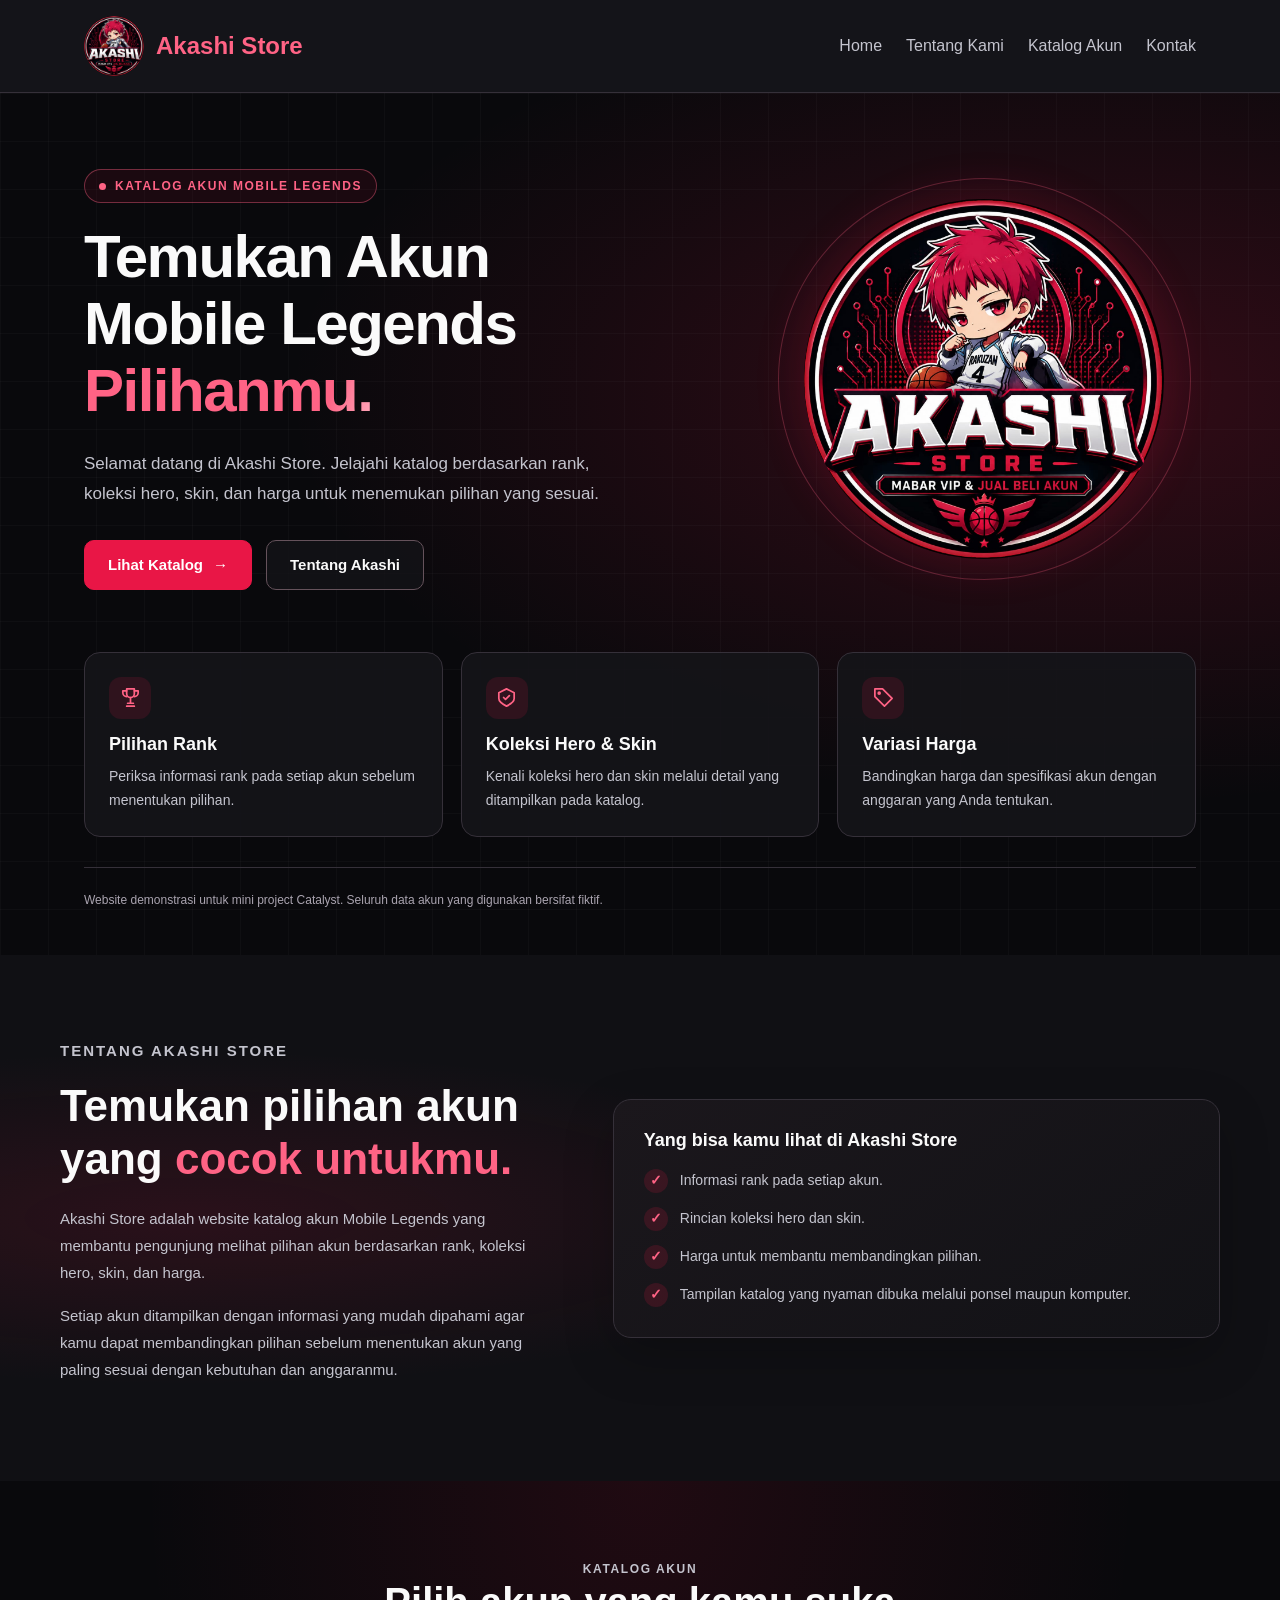
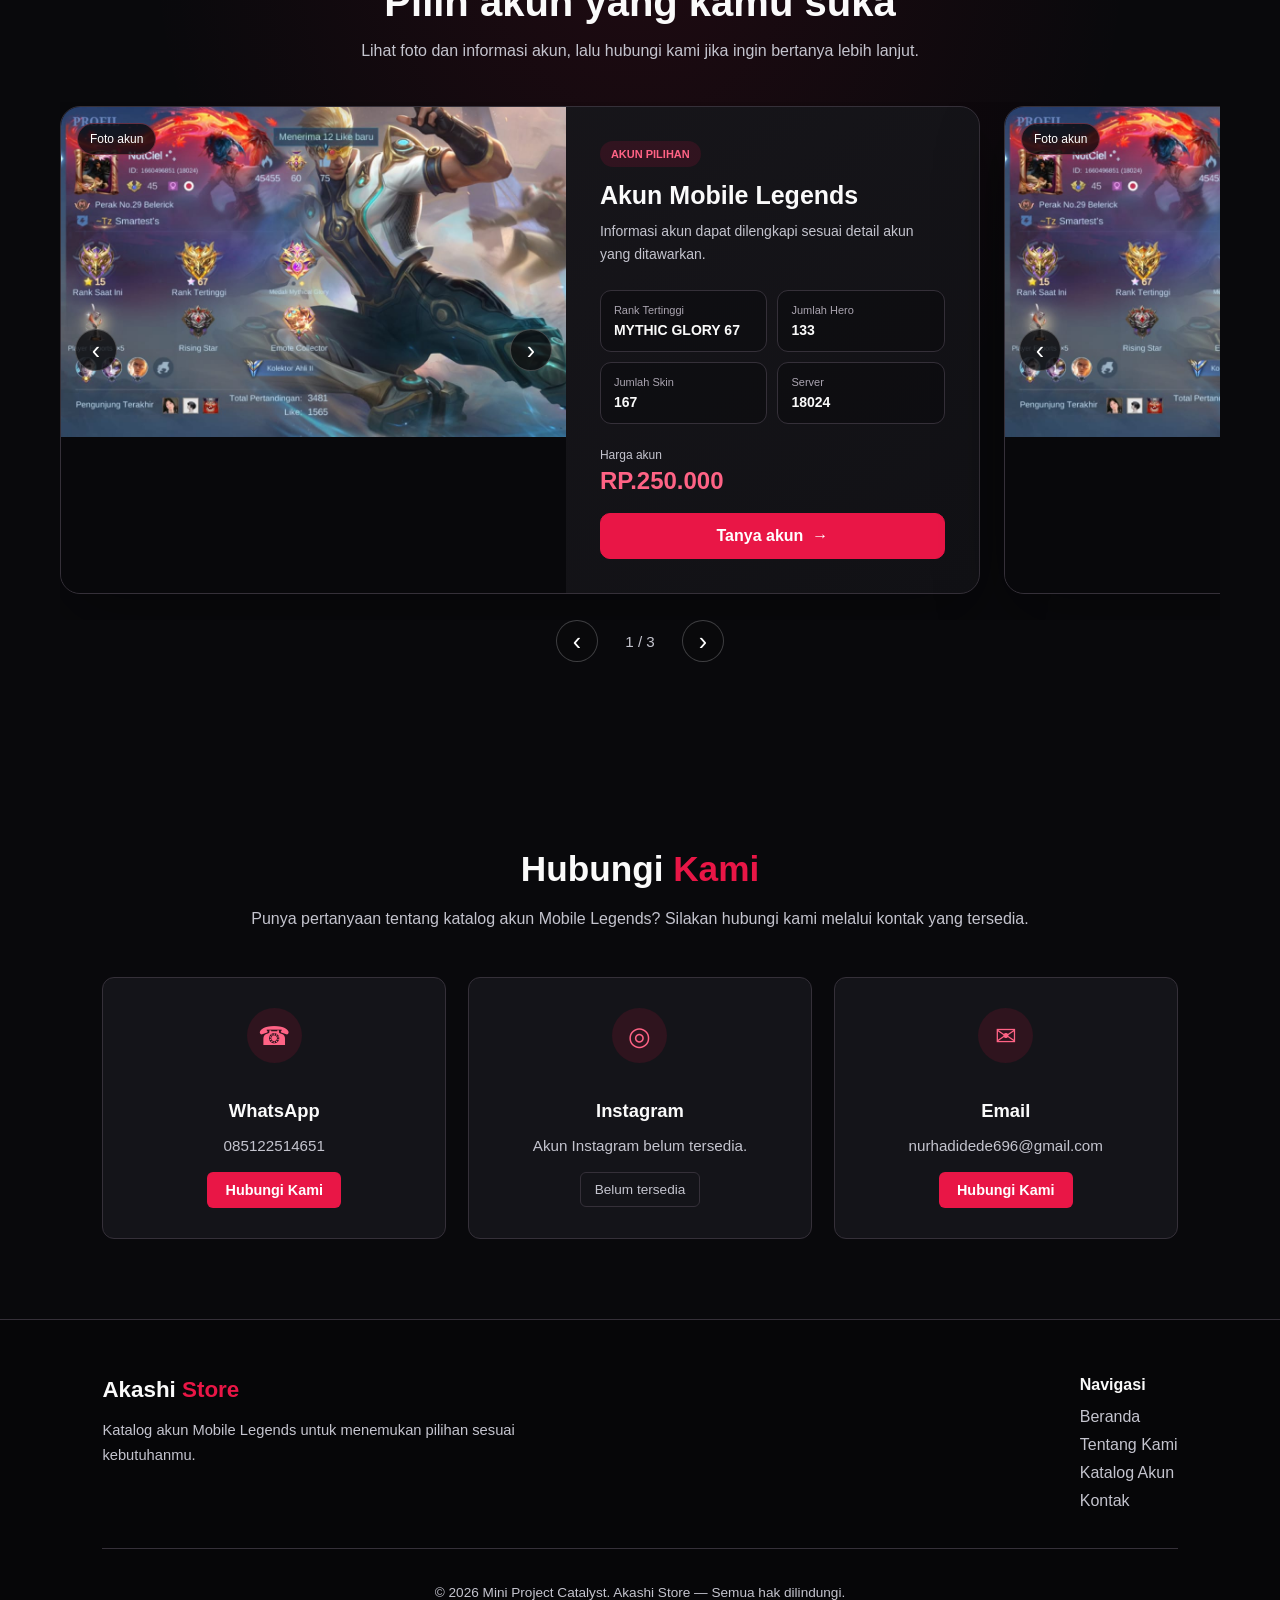
==== index.html @ 5804cccd "slide benar" ====
<!DOCTYPE html>
<html lang="id">
<head>
  <meta charset="UTF-8">
  <meta name="viewport" content="width=device-width, initial-scale=1.0">
  <title>Akashi Store | Katalog Akun Mobile Legends</title>

  <style>
    
/* =========================
   FOOTER AKASHI STORE
========================= */
.site-footer {
    background: #060608;
    color: #c4c4ce;
    padding: 35px 8% 20px;
    border-top: 1px solid #353039;
}

.footer-container {
    max-width: 1100px;
    margin: 0 auto;
    display: flex;
    justify-content: space-between;
    align-items: flex-start;
    gap: 30px;
    flex-wrap: wrap;
}

.footer-brand {
    max-width: 420px;
}

.footer-brand h3 {
    color: #fafafa;
    font-size: 1.4rem;
    margin-bottom: 12px;
}

.footer-brand h3 span {
    color: #e91646;
}

.footer-brand p {
    color: #c4c4ce;
    font-size: 0.92rem;
    line-height: 1.7;
}

.footer-nav h4 {
    color: #fafafa;
    font-size: 1rem;
    margin-bottom: 14px;
}

.footer-nav ul {
    list-style: none;
    padding: 0;
    margin: 0;
}

.footer-nav li {
    margin-bottom: 10px;
}

.footer-nav a {
    color: #c4c4ce;
    text-decoration: none;
    transition: color 0.3s ease;
}

.footer-nav a:hover {
    color: #ff6385;
}

.footer-bottom {
    max-width: 1100px;
    margin: 28px auto 0;
    padding-top: 18px;
    border-top: 1px solid #353039;
    text-align: center;
    font-size: 0.85rem;
    line-height: 1.7;
}

/* Tampilan HP */
@media (max-width: 768px) {
    .site-footer {
        padding: 30px 6% 18px;
    }

    .footer-container {
        flex-direction: column;
        gap: 25px;
    }
}

    /* =========================
   SECTION KONTAK
========================= */
.contact-section {
    padding: 80px 8%;
    background: var(--background);
    color: var(--text);
}

.contact-container {
    max-width: 1100px;
    margin: 0 auto;
}

.contact-header {
    text-align: center;
    margin-bottom: 45px;
}

.contact-header h2 {
    font-size: 2.2rem;
    margin-bottom: 12px;
    color: var(--text);
}

.contact-header h2 span {
    color: var(--accent);
}

.contact-header p {
    color: var(--muted);
    font-size: 1rem;
    line-height: 1.7;
}

.contact-grid {
    display: grid;
    grid-template-columns: repeat(3, minmax(0, 1fr));
    gap: 22px;
}

.contact-card {
    padding: 30px 22px;
    background: var(--surface);
    border: 1px solid var(--border);
    border-radius: 12px;
    text-align: center;
    transition: transform 0.3s ease, border-color 0.3s ease;
}

.contact-card:hover {
    transform: translateY(-5px);
    border-color: var(--accent);
}

.contact-icon {
    display: inline-flex;
    align-items: center;
    justify-content: center;
    width: 55px;
    height: 55px;
    margin-bottom: 18px;
    border-radius: 50%;
    background: rgba(233, 22, 70, 0.12);
    color: var(--highlight);
    font-size: 1.6rem;
}

.contact-card h3 {
    margin-bottom: 10px;
    font-size: 1.15rem;
    color: var(--text);
}

.contact-card p {
    margin-bottom: 18px;
    color: var(--muted);
    font-size: 0.95rem;
    overflow-wrap: anywhere;
}

.contact-link {
    display: inline-block;
    padding: 10px 18px;
    background: var(--accent);
    color: #fff;
    border-radius: 6px;
    text-decoration: none;
    font-size: 0.9rem;
    font-weight: 600;
    transition: background 0.3s ease;
}

.contact-link:hover {
    background: var(--accent-hover);
}

.contact-unavailable {
    display: inline-block;
    padding: 9px 14px;
    border: 1px solid var(--border);
    border-radius: 6px;
    color: var(--muted);
    font-size: 0.85rem;
}

/* =========================
   FOOTER
========================= */
.site-footer {
    padding: 35px 8% 20px;
    background: #060608;
    border-top: 1px solid var(--border);
    color: var(--muted);
}

.footer-container {
    max-width: 1100px;
    margin: 0 auto;
    display: flex;
    justify-content: space-between;
    align-items: flex-start;
    gap: 30px;
    flex-wrap: wrap;
}

.footer-brand {
    max-width: 420px;
}

.footer-brand h3 {
    margin-bottom: 12px;
    color: var(--text);
    font-size: 1.4rem;
}

.footer-brand h3 span {
    color: var(--accent);
}

.footer-brand p {
    font-size: 0.92rem;
    line-height: 1.7;
}

.footer-nav h4 {
    margin-bottom: 14px;
    color: var(--text);
    font-size: 1rem;
}

.footer-nav ul {
    padding: 0;
    margin: 0;
    list-style: none;
}

.footer-nav li {
    margin-bottom: 10px;
}

.footer-nav a {
    color: var(--muted);
    text-decoration: none;
    transition: color 0.3s ease;
}

.footer-nav a:hover {
    color: var(--highlight);
}

.footer-bottom {
    max-width: 1100px;
    margin: 28px auto 0;
    padding-top: 18px;
    border-top: 1px solid var(--border);
    text-align: center;
    font-size: 0.85rem;
    line-height: 1.7;
}

/* =========================
   RESPONSIVE
========================= */
@media (max-width: 768px) {
    .contact-section {
        padding: 60px 6%;
    }

    .contact-grid {
        grid-template-columns: 1fr;
    }

    .contact-header h2 {
        font-size: 1.8rem;
    }

    .footer-container {
        flex-direction: column;
        gap: 25px;
    }

    .site-footer {
        padding: 30px 6% 18px;
    }
}
  /* KATALOG AKUN */
.catalog-section {
  padding: 78px 24px;
  background:
    radial-gradient(ellipse at 50% 0%, rgba(233, 22, 70, 0.10), transparent 55%),
    #09090c;
}

.catalog-container {
  max-width: 1160px;
  margin: auto;
}

.catalog-heading {
  max-width: 680px;
  margin: 0 auto 38px;
  text-align: center;
}

.catalog-eyebrow {
  margin: 0 0 11px;
  color: var(--highlight);
  font-size: 12px;
  font-weight: 700;
  letter-spacing: 1.6px;
  text-transform: uppercase;
}

.catalog-heading h2 {
  margin: 0 0 12px;
  font-size: clamp(28px, 4vw, 40px);
}

.catalog-heading p {
  margin: 0;
  color: var(--muted);
  line-height: 1.7;
}

.catalog-card {
  display: grid;
  grid-template-columns: minmax(0, 1.1fr) minmax(300px, 0.9fr);
  max-width: 920px;
  margin: auto;
  overflow: hidden;
  border: 1px solid var(--border);
  border-radius: 20px;
  background: linear-gradient(145deg, #19171c, #111115);
  box-shadow: 0 24px 70px rgba(0, 0, 0, 0.32);
 
}
    .catalog-list {
  display: flex;
  gap: 24px;
  padding: 4px 0 26px;
  overflow-x: auto;
  scroll-snap-type: x mandatory;
  scroll-behavior: smooth;
  scrollbar-width: none;
}

.catalog-list::-webkit-scrollbar {
  display: none;
}

.catalog-list > .catalog-card {
  flex: 0 0 min(920px, 88%);
  margin: 0;
  scroll-snap-align: start;
}

.catalog-track {
  overscroll-behavior-x: contain;
}

.catalog-nav {
  display: flex;
  align-items: center;
  justify-content: center;
  gap: 18px;
}

.catalog-nav-button {
  display: grid;
  place-items: center;
  width: 42px;
  height: 42px;
  padding: 0;
  border: 1px solid rgba(255, 255, 255, 0.22);
  border-radius: 50%;
  background: rgba(9, 9, 12, 0.78);
  color: #fff;
  font-size: 25px;
  cursor: pointer;
}

.catalog-nav-button:hover {
  border-color: var(--accent);
  background: var(--accent);
}

.catalog-nav-count {
  min-width: 48px;
  text-align: center;
  color: var(--muted);
  font-size: 0.95rem;
}

.catalog-gallery {
  position: relative;
  min-width: 0;
  overflow: hidden;
  background: #08080b;
}

.catalog-track {
  display: flex;
  overflow-x: auto;
  scroll-snap-type: x mandatory;
  scrollbar-width: none;
  scroll-behavior: smooth;
}

.catalog-track::-webkit-scrollbar {
  display: none;
}

.catalog-slide {
  flex: 0 0 100%;
  scroll-snap-align: start;
}

.catalog-slide img {
  display: block;
  width: 100%;
  height: 100%;
  min-height: 330px;
  max-height: 430px;
  object-fit: cover;
}

.catalog-photo-label {
  position: absolute;
  top: 16px;
  left: 16px;
  z-index: 2;
  padding: 8px 12px;
  border: 1px solid rgba(255, 99, 133, 0.35);
  border-radius: 999px;
  background: rgba(9, 9, 12, 0.78);
  color: #fff;
  font-size: 12px;
}

.gallery-button {
  position: absolute;
  top: 50%;
  z-index: 2;
  display: grid;
  place-items: center;
  width: 42px;
  height: 42px;
  padding: 0;
  transform: translateY(-50%);
  border: 1px solid rgba(255, 255, 255, 0.22);
  border-radius: 50%;
  background: rgba(9, 9, 12, 0.78);
  color: #fff;
  font-size: 25px;
  cursor: pointer;
}

.gallery-button:hover {
  border-color: var(--accent);
  background: var(--accent);
}

.gallery-prev {
  left: 14px;
}

.gallery-next {
  right: 14px;
}

.catalog-info {
  display: flex;
  flex-direction: column;
  justify-content: center;
  padding: 34px;
}

.catalog-status {
  align-self: flex-start;
  margin: 0 0 14px;
  padding: 7px 11px;
  border-radius: 999px;
  background: rgba(233, 22, 70, 0.13);
  color: var(--highlight);
  font-size: 11px;
  font-weight: 700;
  text-transform: uppercase;
}

.catalog-info h3 {
  margin: 0 0 10px;
  font-size: 25px;
}

.catalog-caption {
  margin: 0 0 24px;
  color: var(--muted);
  font-size: 14px;
  line-height: 1.65;
}

.catalog-specs {
  display: grid;
  grid-template-columns: repeat(2, minmax(0, 1fr));
  gap: 10px;
  margin: 0 0 24px;
}

.catalog-spec {
  padding: 13px;
  border: 1px solid var(--border);
  border-radius: 11px;
  background: rgba(9, 9, 12, 0.48);
}

.catalog-spec dt {
  margin-bottom: 6px;
  color: #aaa4b0;
  font-size: 11px;
}

.catalog-spec dd {
  margin: 0;
  color: var(--text);
  font-size: 14px;
  font-weight: 700;
}

.catalog-price {
  margin: 0 0 18px;
  color: var(--muted);
  font-size: 12px;
}

.catalog-price strong {
  display: block;
  margin-top: 5px;
  color: var(--highlight);
  font-size: 24px;
}

.catalog-button {
  display: inline-flex;
  justify-content: center;
  align-items: center;
  gap: 9px;
  min-height: 46px;
  padding: 12px 18px;
  border: 1px solid var(--accent);
  border-radius: 10px;
  background: var(--accent);
  color: #fff;
  font-weight: 700;
  text-decoration: none;
}

.catalog-button:hover {
  background: var(--accent-hover);
}

.catalog-disclaimer {
  max-width: 920px;
  margin: 18px auto 0;
  color: #aaa4b0;
  font-size: 12px;
  text-align: center;
}

@media (max-width: 760px) {
  .catalog-section {
    padding: 58px 20px;
  }

  .catalog-card {
    grid-template-columns: 1fr;
  }

  .catalog-slide img {
    min-height: 240px;
    max-height: 340px;
  }

  .catalog-info {
    padding: 25px 22px;
  }
}
    .catalog-track {
  cursor: grab;
  user-select: none;
}

.catalog-track:active {
  cursor: grabbing;
}

.catalog-slide img {
  -webkit-user-drag: none;
  user-select: none;
}
    /* ABOUT */
.about-section {
  padding: 82px 24px;
  background:
    radial-gradient(ellipse at 15% 50%, rgba(233, 22, 70, 0.12), transparent 45%),
    #101014;
}

.about-container {
  max-width: 1160px;
  margin: auto;
  display: grid;
  grid-template-columns: 0.9fr 1.1fr;
  align-items: center;
  gap: 56px;
}

.about-label {
  margin: 0 0 14px;
  color: var(--highlight);
  font-size: 12px;
  font-weight: bold;
  letter-spacing: 2px;
  text-transform: uppercase;
}

.about-content h2 {
  margin: 0 0 20px;
  font-size: clamp(30px, 4vw, 44px);
  line-height: 1.2;
}

.about-content h2 span {
  color: var(--highlight);
}

.about-content p {
  margin: 0 0 16px;
  color: var(--muted);
  font-size: 15px;
  line-height: 1.8;
}

.about-card {
  padding: 30px;
  border: 1px solid var(--border);
  border-radius: 18px;
  background: linear-gradient(145deg, #1b171c, #121216);
  box-shadow: 0 18px 50px rgba(0, 0, 0, 0.22);
}

.about-card h3 {
  margin: 0 0 18px;
  font-size: 18px;
}

.about-points {
  display: grid;
  gap: 14px;
  margin: 0;
  padding: 0;
  list-style: none;
}

.about-points li {
  display: flex;
  align-items: flex-start;
  gap: 12px;
  color: var(--muted);
  font-size: 14px;
  line-height: 1.6;
}

.about-check {
  display: inline-grid;
  flex: 0 0 24px;
  width: 24px;
  height: 24px;
  place-items: center;
  border-radius: 50%;
  background: rgba(233, 22, 70, 0.16);
  color: var(--highlight);
  font-weight: bold;
}

@media (max-width: 800px) {
  .about-container {
    grid-template-columns: 1fr;
    gap: 30px;
  }

  .about-section {
    padding-top: 58px;
    padding-bottom: 58px;
  }
}
    :root {
      --background: #09090c;
      --surface: #141419;
      --accent: #e91646;
      --accent-hover: #c8103a;
      --highlight: #ff6385;
      --text: #fafafa;
      --muted: #c4c4ce;
      --border: #353039;
    }

    * {
      box-sizing: border-box;
    }

    html {
      scroll-behavior: smooth;
    }

    body {
      margin: 0;
      font-family: Arial, sans-serif;
      background: var(--background);
      color: var(--text);
    }

    a:focus-visible {
      outline: 3px solid var(--highlight);
      outline-offset: 5px;
    }

    /* NAVIGASI */
    .site-header {
      position: relative;
      z-index: 1;
      background: var(--surface);
      border-bottom: 1px solid var(--border);
    }

    .navbar {
      max-width: 1160px;
      margin: auto;
      padding: 16px 24px;
      display: flex;
      align-items: center;
      justify-content: space-between;
      flex-wrap: wrap;
      gap: 20px;
    }

    .brand {
      display: inline-flex;
      align-items: center;
      gap: 12px;
      color: var(--highlight);
      font-size: 24px;
      font-weight: bold;
      text-decoration: none;
    }

    .brand img {
      display: block;
      width: 60px;
      height: 60px;
      object-fit: contain;
      border-radius: 50%;
      flex-shrink: 0;
    }

    .nav-links {
      display: flex;
      flex-wrap: wrap;
      gap: 24px;
      margin: 0;
      padding: 0;
      list-style: none;
    }

    .nav-links a {
      display: inline-block;
      padding: 8px 0;
      color: var(--muted);
      text-decoration: none;
      transition: color 0.2s;
    }

    .nav-links a:hover {
      color: var(--highlight);
    }

    /* LATAR HOME */
    .home-section {
      position: relative;
      isolation: isolate;
      background:
        radial-gradient(
          ellipse at 85% 35%,
          rgba(233, 22, 70, 0.19),
          transparent 52%
        ),
        var(--background);
    }

    .home-section::before {
      content: "";
      position: absolute;
      inset: 0;
      z-index: -1;
      pointer-events: none;
      background-image:
        linear-gradient(
          rgba(255, 255, 255, 0.025) 1px,
          transparent 1px
        ),
        linear-gradient(
          90deg,
          rgba(255, 255, 255, 0.025) 1px,
          transparent 1px
        );
      background-size: 48px 48px;
    }

    .home-container {
      max-width: 1160px;
      margin: auto;
      padding: 76px 24px 44px;
    }

    .hero {
      display: grid;
      grid-template-columns: minmax(0, 1.5fr) minmax(0, 1fr);
      align-items: center;
      gap: 54px;
    }

    .hero-content {
      min-width: 0;
    }

    .hero-label {
      display: inline-flex;
      align-items: center;
      gap: 9px;
      margin: 0 0 20px;
      padding: 9px 14px;
      border: 1px solid rgba(255, 99, 133, 0.4);
      border-radius: 999px;
      background: rgba(233, 22, 70, 0.08);
      color: var(--highlight);
      font-size: 12px;
      font-weight: bold;
      letter-spacing: 1.5px;
    }

    .hero-label::before {
      content: "";
      width: 7px;
      height: 7px;
      border-radius: 50%;
      background: var(--highlight);
      flex-shrink: 0;
    }

    .hero h1 {
      margin: 0 0 24px;
      font-size: clamp(36px, 4.7vw, 60px);
      line-height: 1.12;
      letter-spacing: -1.5px;
    }

    .hero h1 span {
      color: var(--highlight);
    }

    /* KILAU PADA TULISAN PILIHANMU */
    @supports (background-clip: text) or (-webkit-background-clip: text) {
      .hero h1 span {
        background: linear-gradient(
          110deg,
          #ff6385 0%,
          #ff6385 35%,
          #ffffff 50%,
          #ff6385 65%,
          #ff6385 100%
        );
        background-size: 250% 100%;
        background-clip: text;
        -webkit-background-clip: text;
        color: transparent;
        animation: akashiTextShine 4s linear infinite;
      }
    }

    .hero-description {
      max-width: 560px;
      margin: 0;
      color: var(--muted);
      font-size: 17px;
      line-height: 1.8;
    }

    .hero-actions {
      display: flex;
      flex-wrap: wrap;
      align-items: center;
      gap: 14px;
      margin-top: 30px;
    }

    .hero-button,
    .hero-secondary {
      display: inline-flex;
      align-items: center;
      justify-content: center;
      gap: 10px;
      min-height: 50px;
      padding: 14px 23px;
      border-radius: 10px;
      font-size: 15px;
      font-weight: bold;
      text-decoration: none;
      transition:
        background 0.2s,
        border-color 0.2s,
        transform 0.2s;
    }

    .hero-button {
      border: 1px solid var(--accent);
      background: var(--accent);
      color: #ffffff;
      animation: akashiGlow 2s ease-in-out infinite;
    }

    .hero-button:hover {
      background: var(--accent-hover);
      border-color: var(--accent-hover);
    }

    .hero-secondary {
      border: 1px solid #65525b;
      background: rgba(20, 20, 25, 0.7);
      color: var(--text);
    }

    .hero-secondary:hover {
      border-color: var(--highlight);
      background: #25151c;
    }

    /* LOGO */
    .hero-visual {
      position: relative;
      min-width: 0;
      padding: 26px;
    }

    .hero-visual::before {
      content: "";
      position: absolute;
      inset: 5px;
      border: 1px solid rgba(255, 99, 133, 0.28);
      border-radius: 50%;
      pointer-events: none;
    }

    .hero-logo {
      position: relative;
      display: block;
      width: 100%;
      max-width: 360px;
      height: auto;
      margin: auto;
      border-radius: 50%;
      box-shadow: 0 0 50px rgba(233, 22, 70, 0.2);
      animation: akashiFloat 3s ease-in-out infinite;
    }

    /* KARTU INFORMASI */
    .home-features {
      display: grid;
      grid-template-columns: repeat(3, minmax(0, 1fr));
      gap: 18px;
      margin-top: 62px;
    }

    .home-feature {
      padding: 24px;
      border: 1px solid var(--border);
      border-radius: 16px;
      background: rgba(20, 20, 25, 0.9);
      transition: transform 0.2s, border-color 0.2s;
    }

    .feature-icon {
      display: inline-flex;
      align-items: center;
      justify-content: center;
      width: 42px;
      height: 42px;
      margin-bottom: 15px;
      border-radius: 12px;
      background: rgba(233, 22, 70, 0.13);
      color: var(--highlight);
    }

    .feature-icon svg {
      width: 23px;
      height: 23px;
      fill: none;
      stroke: currentColor;
      stroke-width: 1.8;
      stroke-linecap: round;
      stroke-linejoin: round;
    }

    .home-feature h2 {
      margin: 0 0 10px;
      font-size: 18px;
    }

    .home-feature p {
      margin: 0;
      color: var(--muted);
      font-size: 14px;
      line-height: 1.7;
    }

    .hero-note {
      margin: 30px 0 0;
      padding-top: 22px;
      border-top: 1px solid var(--border);
      color: #aaa4b0;
      font-size: 12px;
      line-height: 1.7;
    }

    /* ANIMASI LOGO */
    @keyframes akashiFloat {
      0%, 100% {
        transform: translateY(0) rotate(-2deg);
      }

      50% {
        transform: translateY(-24px) rotate(2deg);
      }
    }

    /* ANIMASI CAHAYA TOMBOL */
    @keyframes akashiGlow {
      0%, 100% {
        box-shadow: 0 0 8px rgba(233, 22, 70, 0.25);
      }

      50% {
        box-shadow: 0 0 28px rgba(233, 22, 70, 0.65);
      }
    }

    /* ANIMASI KILAU TEKS */
    @keyframes akashiTextShine {
      from {
        background-position: 200% center;
      }

      to {
        background-position: -50% center;
      }
    }

    @media (hover: hover) {
      .hero-button:hover,
      .hero-secondary:hover {
        transform: translateY(-3px);
      }

      .home-feature:hover {
        transform: translateY(-5px);
        border-color: var(--highlight);
      }
    }

    /* TABLET */
    @media (max-width: 800px) {
      .hero {
        grid-template-columns: 1fr;
        gap: 44px;
      }

      .hero-visual {
        width: min(100%, 350px);
        justify-self: center;
      }

      .home-container {
        padding-top: 48px;
      }

      .home-features {
        grid-template-columns: 1fr;
        margin-top: 40px;
      }
    }

    /* PONSEL */
    @media (max-width: 600px) {
      .navbar {
        align-items: flex-start;
        flex-direction: column;
        gap: 12px;
      }

      .brand {
        font-size: 22px;
      }

      .brand img {
        width: 52px;
        height: 52px;
      }

      .nav-links {
        gap: 10px 18px;
        font-size: 14px;
      }

      .hero h1 {
        letter-spacing: -0.8px;
      }

      .hero-description {
        font-size: 16px;
      }

      .hero-label {
        font-size: 10px;
        letter-spacing: 1px;
      }

      .hero-actions {
        align-items: stretch;
        flex-direction: column;
      }
    }

    /* MENGIKUTI PENGATURAN PENGURANGAN GERAKAN */
    @media (prefers-reduced-motion: reduce) {
      html {
        scroll-behavior: auto;
      }

      .hero-logo,
      .hero-button,
      .hero h1 span {
        animation: none;
      }

      .hero h1 span {
        background: none;
        color: var(--highlight);
      }

      .nav-links a,
      .hero-button,
      .hero-secondary,
      .home-feature {
        transition: none;
      }

      .hero-button:hover,
      .hero-secondary:hover,
      .home-feature:hover {
        transform: none;
      }
    }
  </style>
</head>

<body>
  <header class="site-header">
    <nav class="navbar" aria-label="Navigasi utama">
      <a class="brand" href="#home">
        <img
          src="logo.jpeg"
          alt=""
          width="60"
          height="60"
        >
        <span>Akashi Store</span>
      </a>

      <ul class="nav-links">
        <li><a href="#home">Home</a></li>
        <li><a href="#about">Tentang Kami</a></li>
        <li><a href="#catalog">Katalog Akun</a></li>
        <li><a href="#contact">Kontak</a></li>
      </ul>
    </nav>
  </header>

  <main>
    <!-- HOME: BAGIAN ANDA -->
    <section
      id="home"
      class="home-section"
      aria-labelledby="hero-title"
    >
      <div class="home-container">
        <div class="hero">
          <div class="hero-content">
            <p class="hero-label">
              KATALOG AKUN MOBILE LEGENDS
            </p>

            <h1 id="hero-title">
              Temukan Akun<br>
              Mobile Legends<br>
              <span>Pilihanmu.</span>
            </h1>

            <p class="hero-description">
              Selamat datang di Akashi Store. Jelajahi katalog
              berdasarkan rank, koleksi hero, skin, dan harga
              untuk menemukan pilihan yang sesuai.
            </p>

            <div class="hero-actions">
              <a class="hero-button" href="#catalog">
                Lihat Katalog
                <span aria-hidden="true">→</span>
              </a>

              <a class="hero-secondary" href="#about">
                Tentang Akashi
              </a>
            </div>
          </div>

          <div class="hero-visual">
            <img
              class="hero-logo"
              src="logo.jpeg"
              alt="Logo Akashi Store"
              width="1254"
              height="1254"
            >
          </div>
        </div>

        <div class="home-features">
          <article class="home-feature">
            <span class="feature-icon" aria-hidden="true">
              <svg viewBox="0 0 24 24">
                <path d="M8 3h8v5a4 4 0 0 1-8 0V3Z"/>
                <path d="M8 5H4v2a4 4 0 0 0 4 4"/>
                <path d="M16 5h4v2a4 4 0 0 1-4 4"/>
                <path d="M12 12v6M8 21h8M9 18h6"/>
              </svg>
            </span>

            <h2>Pilihan Rank</h2>
            <p>
              Periksa informasi rank pada setiap akun
              sebelum menentukan pilihan.
            </p>
          </article>

          <article class="home-feature">
            <span class="feature-icon" aria-hidden="true">
              <svg viewBox="0 0 24 24">
                <path d="m12 3 8 4v6c0 4-8 8-8 8s-8-4-8-8V7l8-4Z"/>
                <path d="m9 12 2 2 4-4"/>
              </svg>
            </span>

            <h2>Koleksi Hero &amp; Skin</h2>
            <p>
              Kenali koleksi hero dan skin melalui
              detail yang ditampilkan pada katalog.
            </p>
          </article>

          <article class="home-feature">
            <span class="feature-icon" aria-hidden="true">
              <svg viewBox="0 0 24 24">
                <path d="M3 3h8l10 10-8 8L3 11V3Z"/>
                <circle cx="7.5" cy="7.5" r="1"/>
              </svg>
            </span>

            <h2>Variasi Harga</h2>
            <p>
              Bandingkan harga dan spesifikasi akun
              dengan anggaran yang Anda tentukan.
            </p>
          </article>
        </div>

        <p class="hero-note">
          Website demonstrasi untuk mini project Catalyst.
          Seluruh data akun yang digunakan bersifat fiktif.
        </p>
      </div>
    </section>

   <section id="about" class="about-section" aria-labelledby="about-title">
  <div class="about-container">
    <div class="about-content">
      <p class="about-label">Tentang Akashi Store</p>

      <h2 id="about-title">
        Temukan pilihan akun yang
        <span>cocok untukmu.</span>
      </h2>

      <p>
        Akashi Store adalah website katalog akun Mobile Legends yang
        membantu pengunjung melihat pilihan akun berdasarkan rank,
        koleksi hero, skin, dan harga.
      </p>

      <p>
        Setiap akun ditampilkan dengan informasi yang mudah dipahami
        agar kamu dapat membandingkan pilihan sebelum menentukan akun
        yang paling sesuai dengan kebutuhan dan anggaranmu.
      </p>
    </div>

    <div class="about-card">
      <h3>Yang bisa kamu lihat di Akashi Store</h3>

      <ul class="about-points">
        <li>
          <span class="about-check" aria-hidden="true">✓</span>
          <span>Informasi rank pada setiap akun.</span>
        </li>
        <li>
          <span class="about-check" aria-hidden="true">✓</span>
          <span>Rincian koleksi hero dan skin.</span>
        </li>
        <li>
          <span class="about-check" aria-hidden="true">✓</span>
          <span>Harga untuk membantu membandingkan pilihan.</span>
        </li>
        <li>
          <span class="about-check" aria-hidden="true">✓</span>
          <span>Tampilan katalog yang nyaman dibuka melalui ponsel maupun komputer.</span>
        </li>
      </ul>
    </div>
  </div>
</section>

    <!-- ANGGOTA 3: Tambahkan section id="catalog" di sini. -->
<section
  id="catalog"
  class="catalog-section"
  aria-labelledby="catalog-title"
>
  <div class="catalog-container">
    <div class="catalog-heading">
      <p class="catalog-eyebrow">Katalog Akun</p>
      <h2 id="catalog-title">Pilih akun yang kamu suka</h2>
      <p>
        Lihat foto dan informasi akun, lalu hubungi kami
        jika ingin bertanya lebih lanjut.
      </p>
    </div>

    <div class="catalog-list" id="catalog-list">

      <!-- AKUN 1 -->
      <article class="catalog-card">
        <div class="catalog-gallery" aria-label="Galeri foto akun">
          <span class="catalog-photo-label">Foto akun</span>

          <button class="gallery-button gallery-prev" type="button" aria-label="Foto sebelumnya">&#8249;</button>

          <div class="catalog-track">
            <div class="catalog-slide">
              <img src="slide1.jpeg" alt="Tampilan akun Mobile Legends">
            </div>
            <div class="catalog-slide">
              <img src="slide2.jpeg" alt="Koleksi skin akun Mobile Legends">
            </div>
          </div>

          <button class="gallery-button gallery-next" type="button" aria-label="Foto berikutnya">&#8250;</button>
        </div>

        <div class="catalog-info">
          <p class="catalog-status">Akun pilihan</p>
          <h3>Akun Mobile Legends</h3>
          <p class="catalog-caption">
            Informasi akun dapat dilengkapi sesuai detail akun yang ditawarkan.
          </p>

          <dl class="catalog-specs">
            <div class="catalog-spec"><dt>Rank Tertinggi</dt><dd>MYTHIC GLORY 67</dd></div>
            <div class="catalog-spec"><dt>Jumlah Hero</dt><dd>133</dd></div>
            <div class="catalog-spec"><dt>Jumlah Skin</dt><dd>167</dd></div>
            <div class="catalog-spec"><dt>Server</dt><dd>18024</dd></div>
          </dl>

          <p class="catalog-price">
            Harga akun
            <strong>RP.250.000</strong>
          </p>

          <a class="catalog-button" href="#contact">
            Tanya akun <span aria-hidden="true">&rarr;</span>
          </a>
        </div>
      </article>

      <!-- AKUN 2 -->
      <article class="catalog-card">
        <div class="catalog-gallery" aria-label="Galeri foto akun">
          <span class="catalog-photo-label">Foto akun</span>

          <button class="gallery-button gallery-prev" type="button" aria-label="Foto sebelumnya">&#8249;</button>

          <div class="catalog-track">
            <div class="catalog-slide">
              <img src="slide1.jpeg" alt="Tampilan akun Mobile Legends">
            </div>
            <div class="catalog-slide">
              <img src="slide2.jpeg" alt="Koleksi skin akun Mobile Legends">
            </div>
          </div>

          <button class="gallery-button gallery-next" type="button" aria-label="Foto berikutnya">&#8250;</button>
        </div>

        <div class="catalog-info">
          <p class="catalog-status">Akun pilihan</p>
          <h3>Akun Mobile Legends #2</h3>
          <p class="catalog-caption">
            Informasi akun dapat dilengkapi sesuai detail akun yang ditawarkan.
          </p>

          <dl class="catalog-specs">
            <div class="catalog-spec"><dt>Rank Tertinggi</dt><dd>(isi rank)</dd></div>
            <div class="catalog-spec"><dt>Jumlah Hero</dt><dd>(isi jumlah)</dd></div>
            <div class="catalog-spec"><dt>Jumlah Skin</dt><dd>(isi jumlah)</dd></div>
            <div class="catalog-spec"><dt>Server</dt><dd>(isi server)</dd></div>
          </dl>

          <p class="catalog-price">
            Harga akun
            <strong>RP.000.000</strong>
          </p>

          <a class="catalog-button" href="#contact">
            Tanya akun <span aria-hidden="true">&rarr;</span>
          </a>
        </div>
      </article>

      <!-- AKUN 3 -->
      <article class="catalog-card">
        <div class="catalog-gallery" aria-label="Galeri foto akun">
          <span class="catalog-photo-label">Foto akun</span>

          <button class="gallery-button gallery-prev" type="button" aria-label="Foto sebelumnya">&#8249;</button>

          <div class="catalog-track">
            <div class="catalog-slide">
              <img src="slide1.jpeg" alt="Tampilan akun Mobile Legends">
            </div>
            <div class="catalog-slide">
              <img src="slide2.jpeg" alt="Koleksi skin akun Mobile Legends">
            </div>
          </div>

          <button class="gallery-button gallery-next" type="button" aria-label="Foto berikutnya">&#8250;</button>
        </div>

        <div class="catalog-info">
          <p class="catalog-status">Akun pilihan</p>
          <h3>Akun Mobile Legends #3</h3>
          <p class="catalog-caption">
            Informasi akun dapat dilengkapi sesuai detail akun yang ditawarkan.
          </p>

          <dl class="catalog-specs">
            <div class="catalog-spec"><dt>Rank Tertinggi</dt><dd>(isi rank)</dd></div>
            <div class="catalog-spec"><dt>Jumlah Hero</dt><dd>(isi jumlah)</dd></div>
            <div class="catalog-spec"><dt>Jumlah Skin</dt><dd>(isi jumlah)</dd></div>
            <div class="catalog-spec"><dt>Server</dt><dd>(isi server)</dd></div>
          </dl>

          <p class="catalog-price">
            Harga akun
            <strong>RP.000.000</strong>
          </p>

          <a class="catalog-button" href="#contact">
            Tanya akun <span aria-hidden="true">&rarr;</span>
          </a>
        </div>
      </article>

    </div>

    <div class="catalog-nav">
      <button class="catalog-nav-button" id="catalog-prev" type="button" aria-label="Akun sebelumnya">&#8249;</button>
      <span class="catalog-nav-count" id="catalog-count">1 / 3</span>
      <button class="catalog-nav-button" id="catalog-next" type="button" aria-label="Akun berikutnya">&#8250;</button>
    </div>

  </div>
</section>
    <script>
  (function () {
    const list = document.getElementById("catalog-list");
    const count = document.getElementById("catalog-count");
    const cards = list.querySelectorAll(".catalog-card");
    const step = () => cards[0].offsetWidth + 24;

    document.getElementById("catalog-next").addEventListener("click", () => {
      list.scrollBy({ left: step(), behavior: "smooth" });
    });

    document.getElementById("catalog-prev").addEventListener("click", () => {
      list.scrollBy({ left: -step(), behavior: "smooth" });
    });

    list.addEventListener("scroll", () => {
      const i = Math.round(list.scrollLeft / step());
      count.textContent = (Math.min(i, cards.length - 1) + 1) + " / " + cards.length;
    });
  })();
</script>
    <script>
  document.querySelectorAll(".catalog-gallery").forEach((gallery) => {
    const track = gallery.querySelector(".catalog-track");
    const next = gallery.querySelector(".gallery-next");
    const prev = gallery.querySelector(".gallery-prev");

    next.addEventListener("click", () => {
      track.scrollBy({ left: track.clientWidth, behavior: "smooth" });
    });

    prev.addEventListener("click", () => {
      track.scrollBy({ left: -track.clientWidth, behavior: "smooth" });
    });

    let isDragging = false;
    let startX = 0;
    let startScrollLeft = 0;

    track.addEventListener("mousedown", (event) => {
      isDragging = true;
      startX = event.pageX;
      startScrollLeft = track.scrollLeft;
    });

    window.addEventListener("mouseup", () => {
      isDragging = false;
    });

    track.addEventListener("mousemove", (event) => {
      if (!isDragging) return;

      event.preventDefault();
      const distance = event.pageX - startX;
      track.scrollLeft = startScrollLeft - distance;
    });
  });
</script>

    <!-- Section Kontak -->
<section id="contact" class="contact-section">
    <div class="contact-container">

        <div class="contact-header">
            <h2>Hubungi <span>Kami</span></h2>
            <p>
                Punya pertanyaan tentang katalog akun Mobile Legends?
                Silakan hubungi kami melalui kontak yang tersedia.
            </p>
        </div>

        <div class="contact-grid">

            <!-- WhatsApp -->
            <div class="contact-card">
                <div class="contact-icon" aria-hidden="true">☎</div>
                <h3>WhatsApp</h3>
                <p>085122514651</p>
                <a
                    href="https://wa.me/6285122514651"
                    class="contact-link"
                    target="_blank"
                    rel="noopener noreferrer"
                >
                    Hubungi Kami
                </a>
            </div>

            <!-- Instagram -->
            <div class="contact-card">
                <div class="contact-icon" aria-hidden="true">◎</div>
                <h3>Instagram</h3>
                <p>Akun Instagram belum tersedia.</p>
                <span class="contact-unavailable">
                    Belum tersedia
                </span>
            </div>

            <!-- Email -->
            <div class="contact-card">
              <div class="contact-icon" aria-hidden="true">✉</div>
              <h3>Email</h3>
              <p>nurhadidede696@gmail.com</p>
              <a
                  href="https://mail.google.com/mail/?view=cm&fs=1&to=nurhadidede696@gmail.com&su=Tanya%20Akun%20Akashi%20Store"
                  class="contact-link"
                  target="_blank"
                  rel="noopener noreferrer"
              >
                  Hubungi Kami
              </a>
            </div>

        </div>
    </div>
</section>
  </main>

  
<!-- Footer Akashi Store -->
<footer class="site-footer">
    <div class="footer-container">

        <div class="footer-brand">
            <h3>Akashi <span>Store</span></h3>
            <p>
                Katalog akun Mobile Legends untuk menemukan
                pilihan sesuai kebutuhanmu.
            </p>
        </div>

        <div class="footer-nav">
            <h4>Navigasi</h4>
            <ul>
                <li><a href="#home">Beranda</a></li>
                <li><a href="#about">Tentang Kami</a></li>
                <li><a href="#catalog">Katalog Akun</a></li>
                <li><a href="#contact">Kontak</a></li>
            </ul>
        </div>

    </div>

    <div class="footer-bottom">
        <p>
            &copy; 2026 Mini Project Catalyst.
            Akashi Store — Semua hak dilindungi.
        </p>
    </div>
</footer>

</body>
</html>
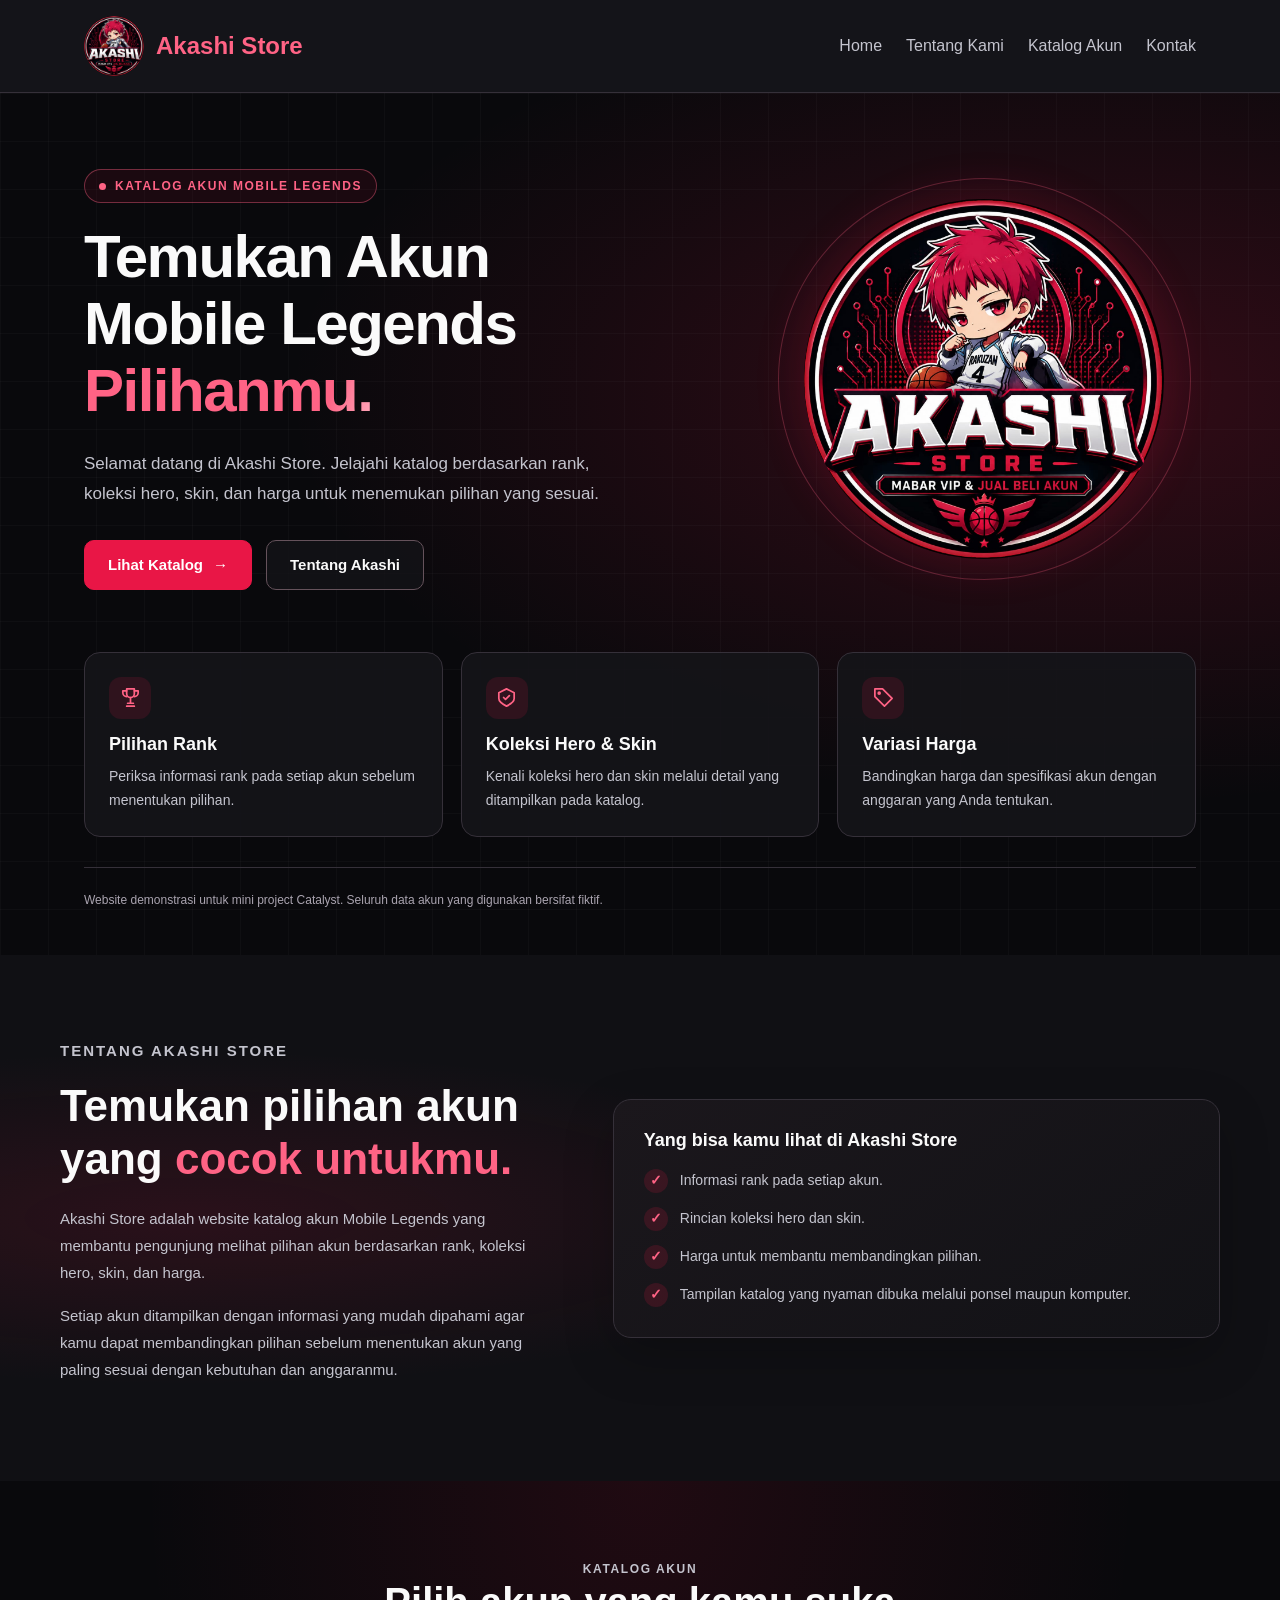
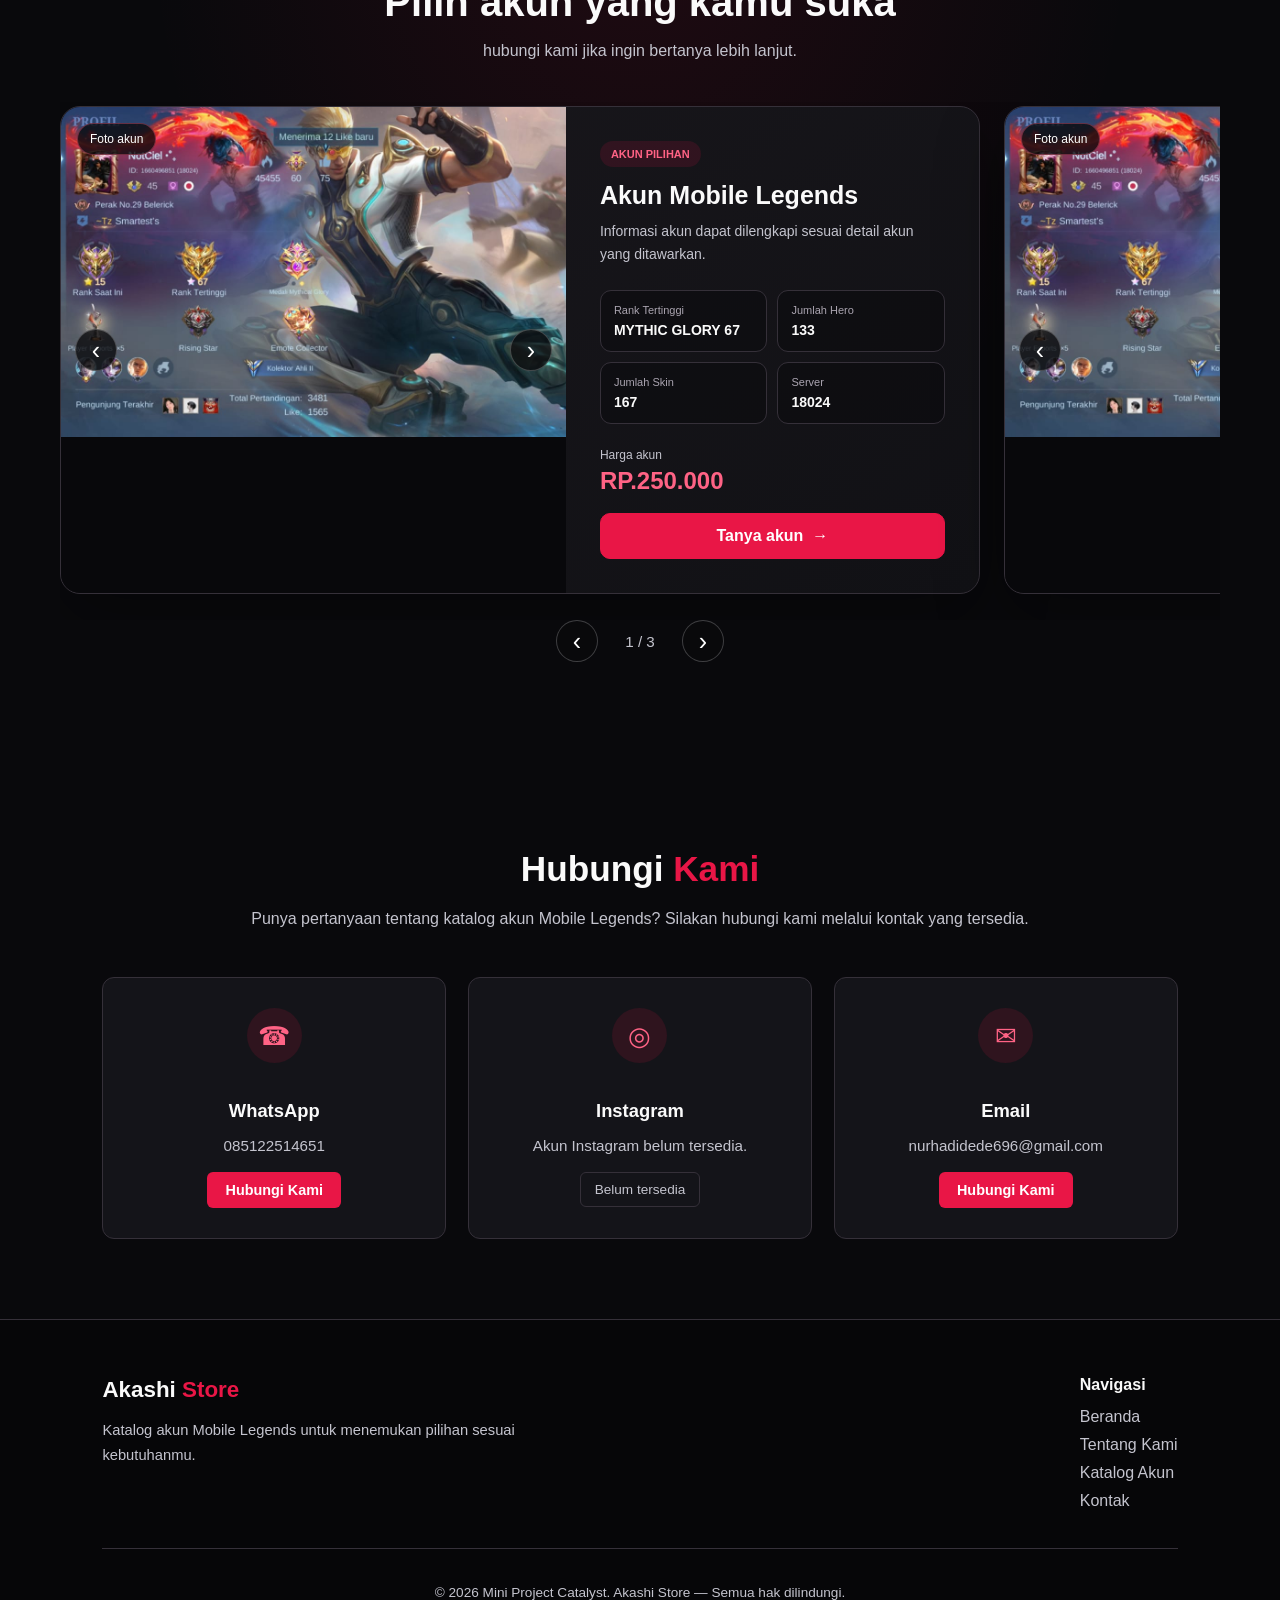
==== commit 4f134880: "Update index.html" ====
--- a/index.html
+++ b/index.html
@@ -1375,8 +1375,7 @@
       <p class="catalog-eyebrow">Katalog Akun</p>
       <h2 id="catalog-title">Pilih akun yang kamu suka</h2>
       <p>
-        Lihat foto dan informasi akun, lalu hubungi kami
-        jika ingin bertanya lebih lanjut.
+      hubungi kami jika ingin bertanya lebih lanjut.
       </p>
     </div>
 
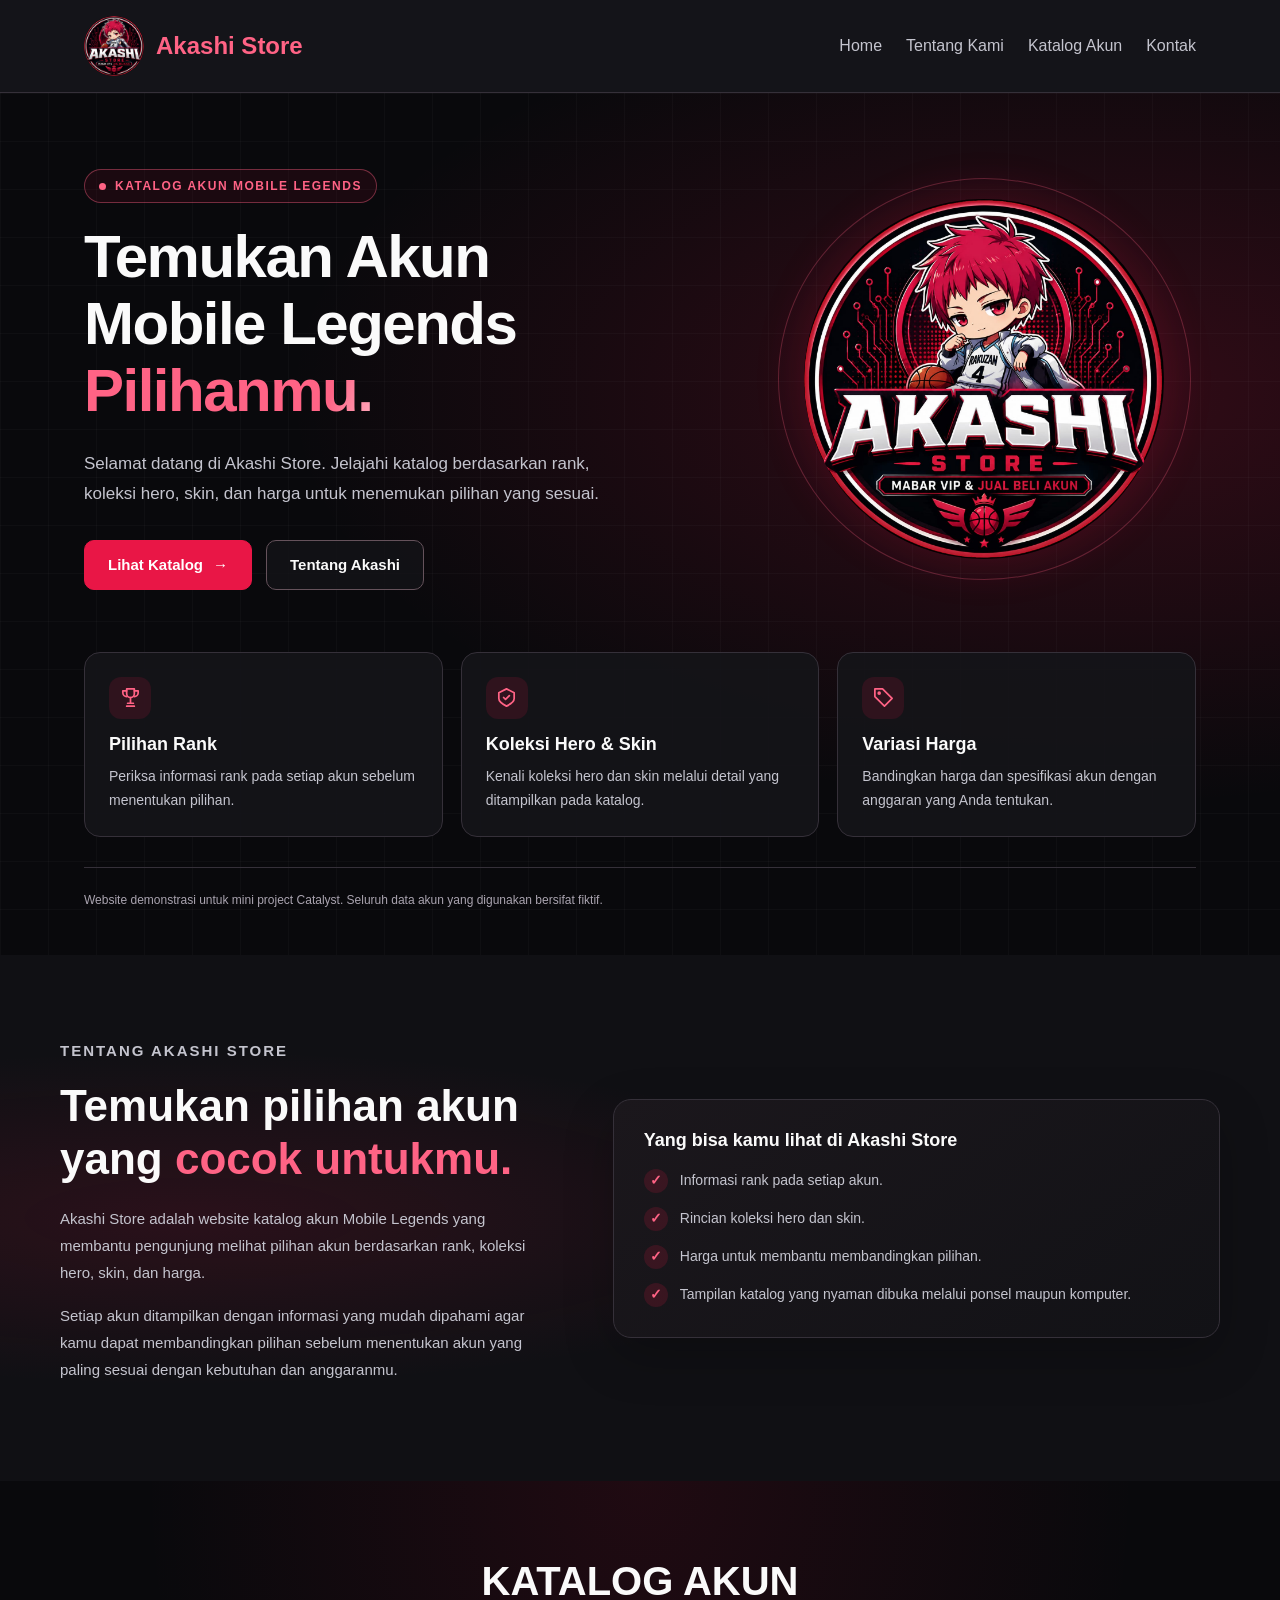
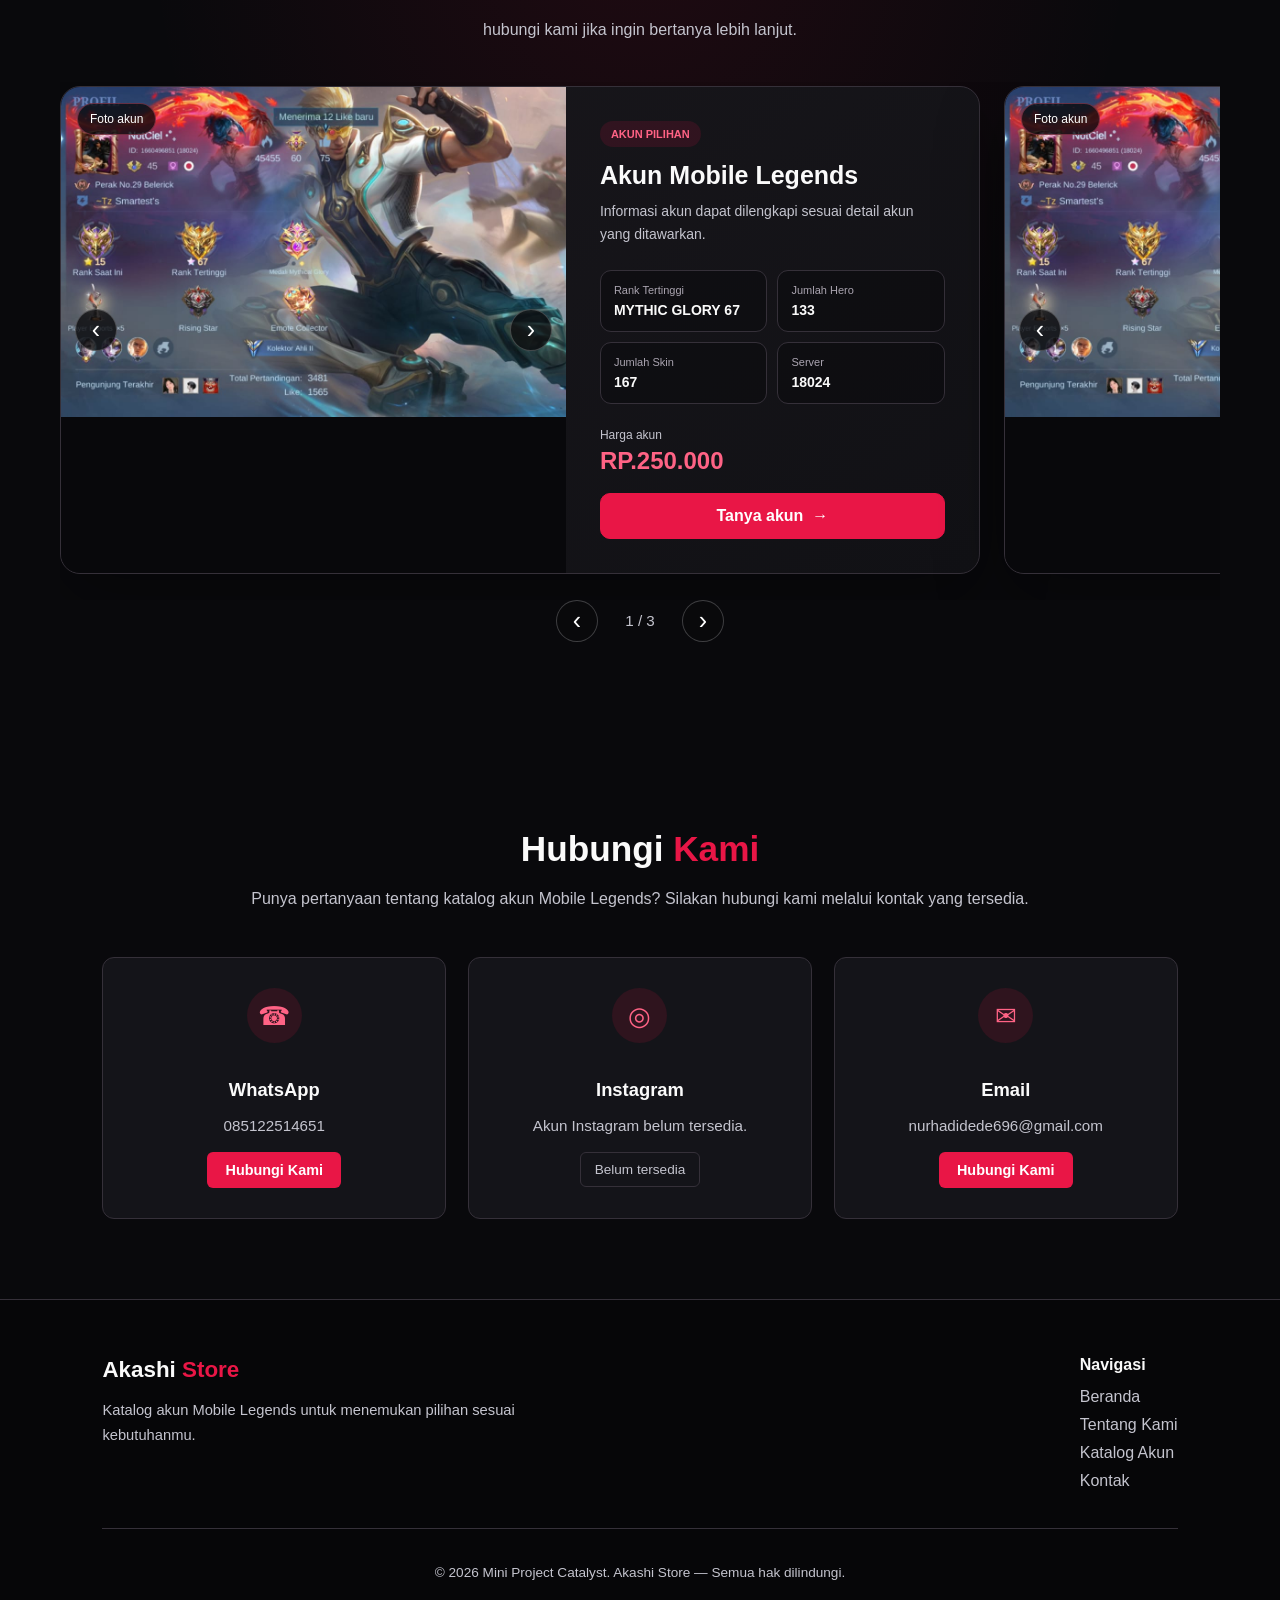
==== commit e55587be: "JUDUL catalog" ====
--- a/index.html
+++ b/index.html
@@ -1372,8 +1372,7 @@
 >
   <div class="catalog-container">
     <div class="catalog-heading">
-      <p class="catalog-eyebrow">Katalog Akun</p>
-      <h2 id="catalog-title">Pilih akun yang kamu suka</h2>
+      <h2 id="catalog-title">KATALOG AKUN</h2>
       <p>
       hubungi kami jika ingin bertanya lebih lanjut.
       </p>
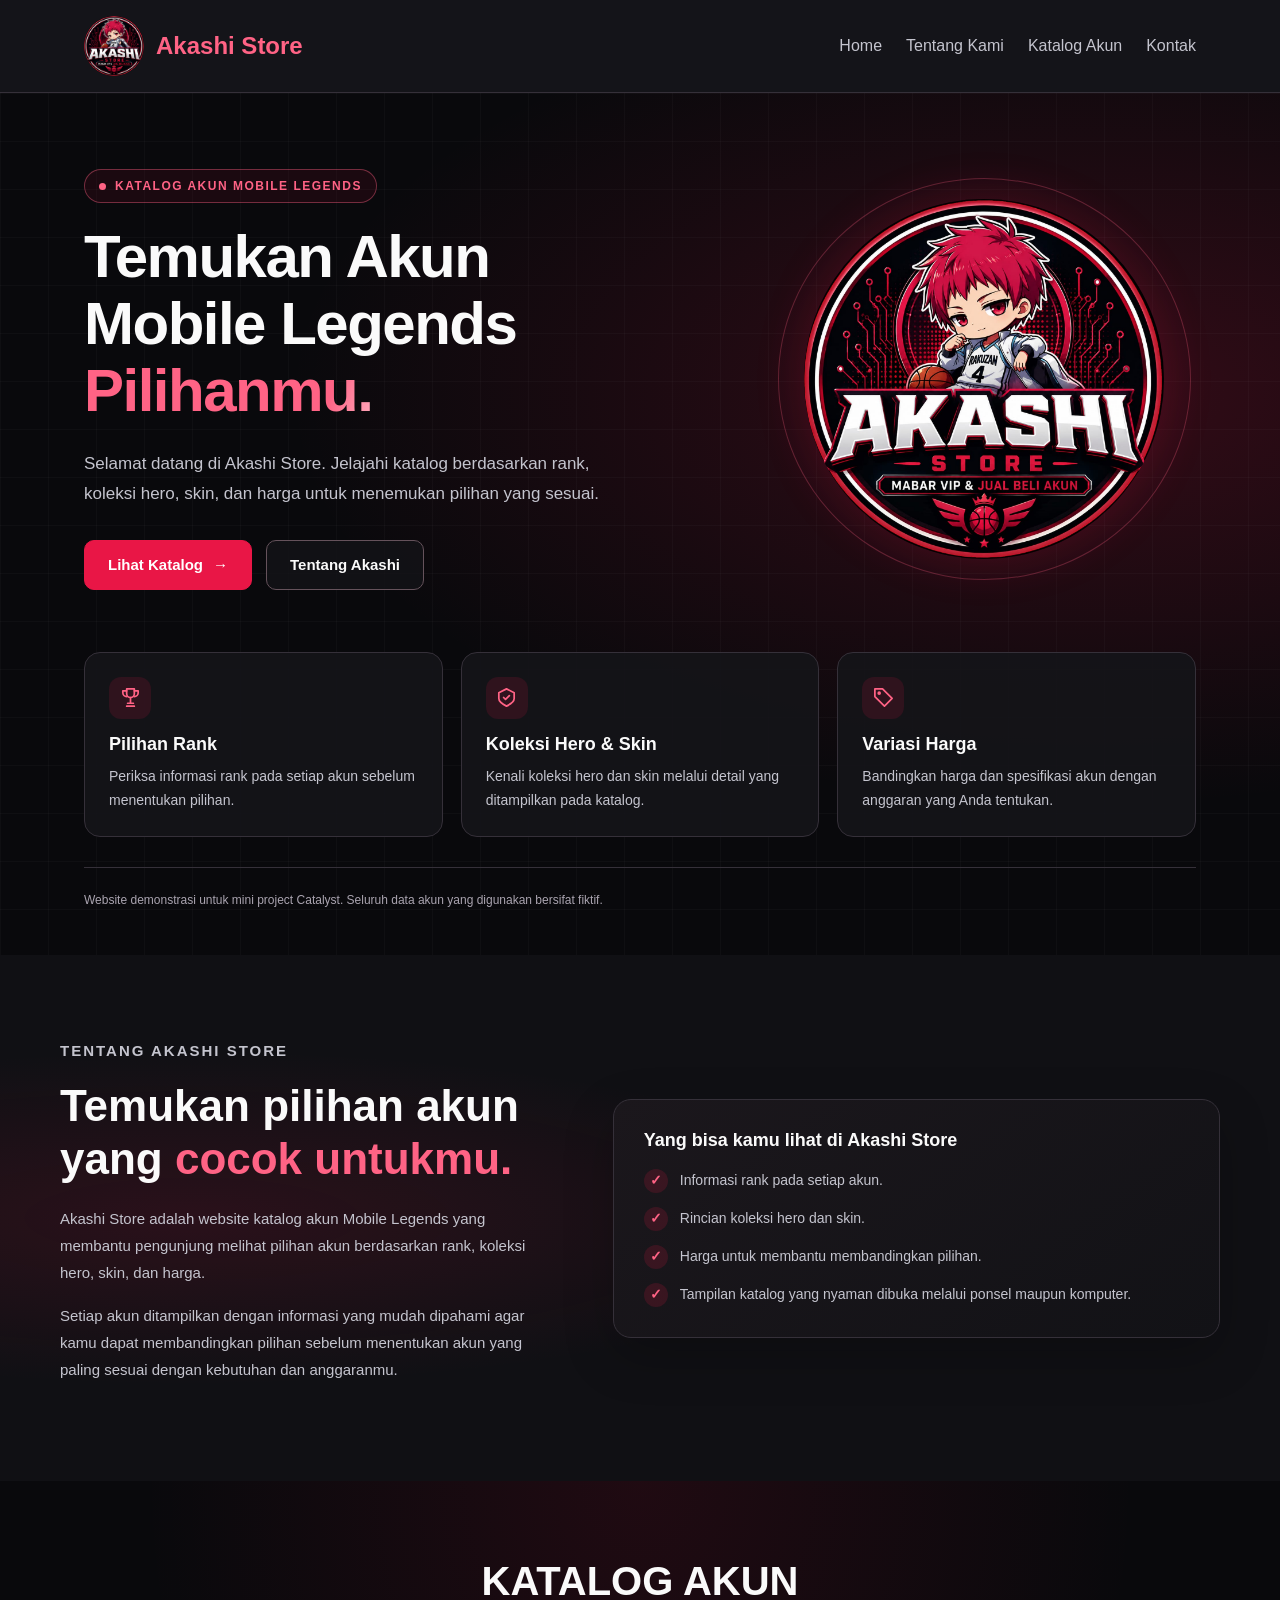
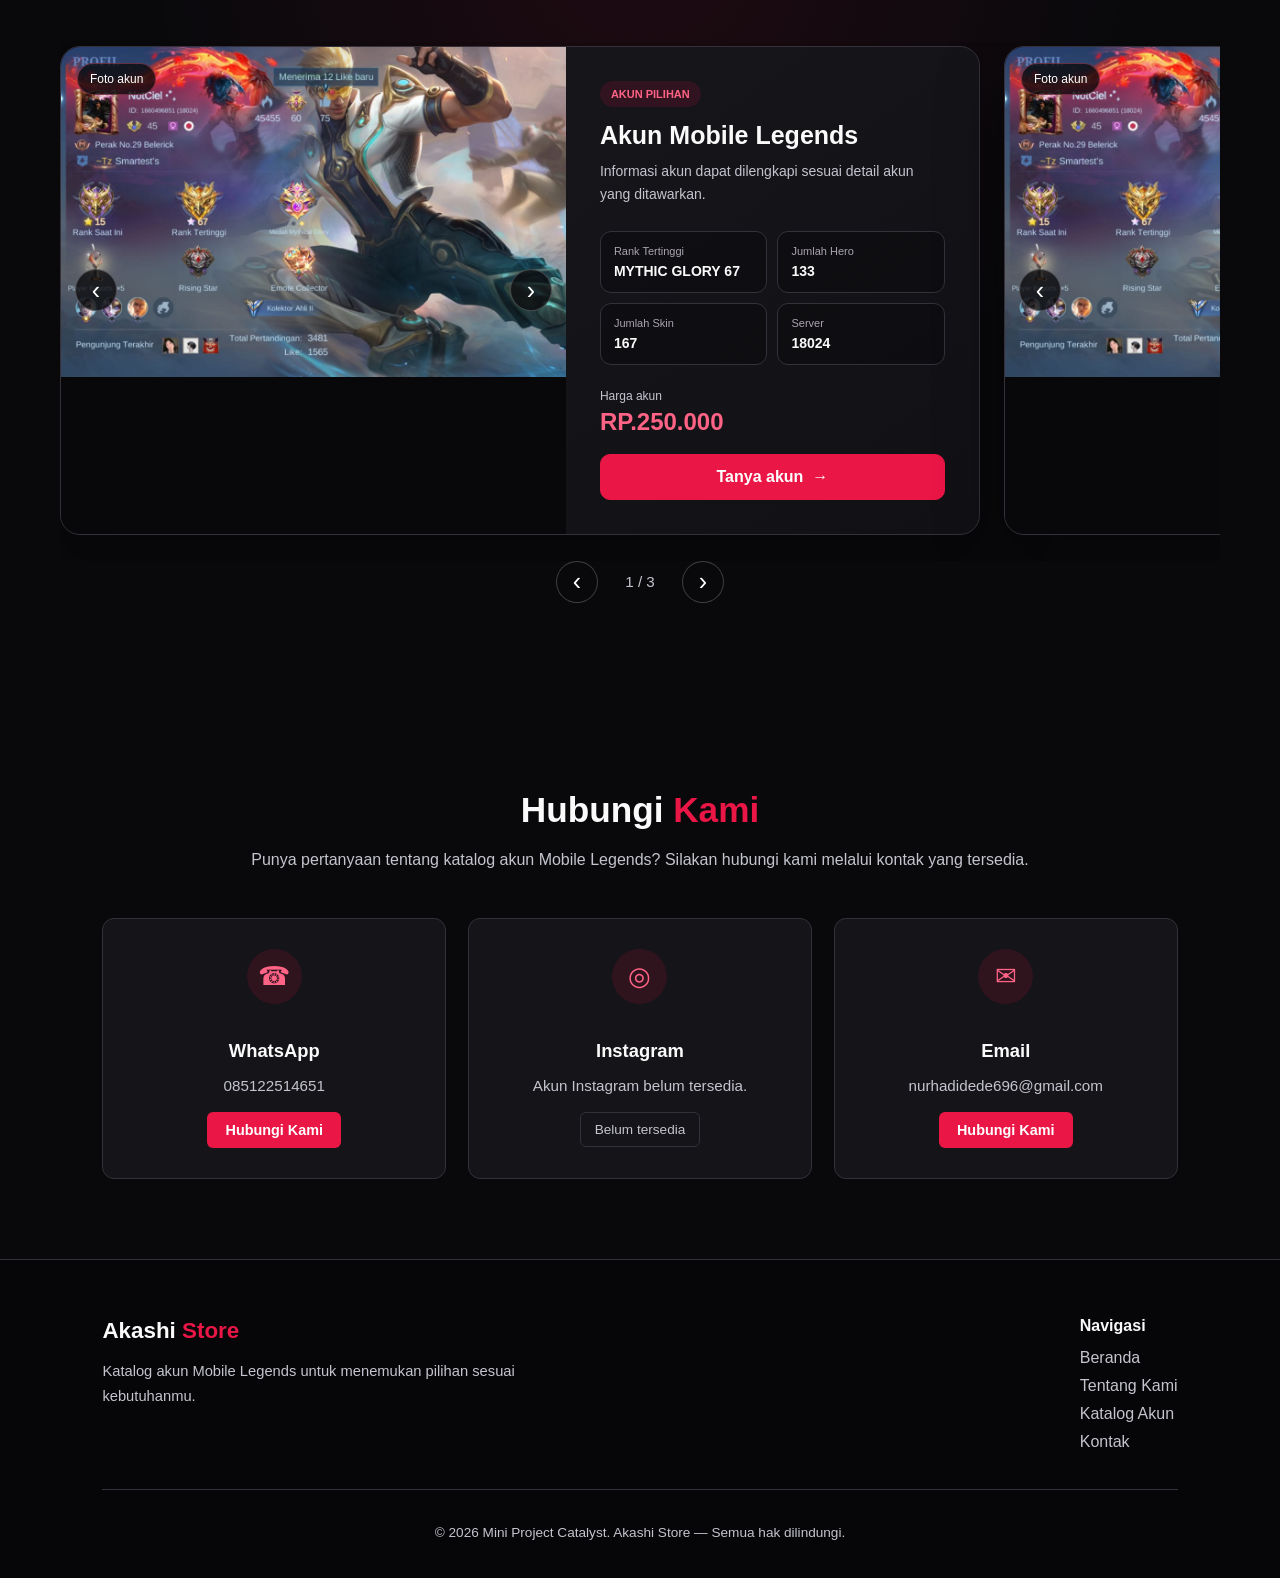
==== commit 23597ebf: "desripsi catalog Removed contact information paragraph from catalog." ====
--- a/index.html
+++ b/index.html
@@ -1373,9 +1373,6 @@
   <div class="catalog-container">
     <div class="catalog-heading">
       <h2 id="catalog-title">KATALOG AKUN</h2>
-      <p>
-      hubungi kami jika ingin bertanya lebih lanjut.
-      </p>
     </div>
 
     <div class="catalog-list" id="catalog-list">
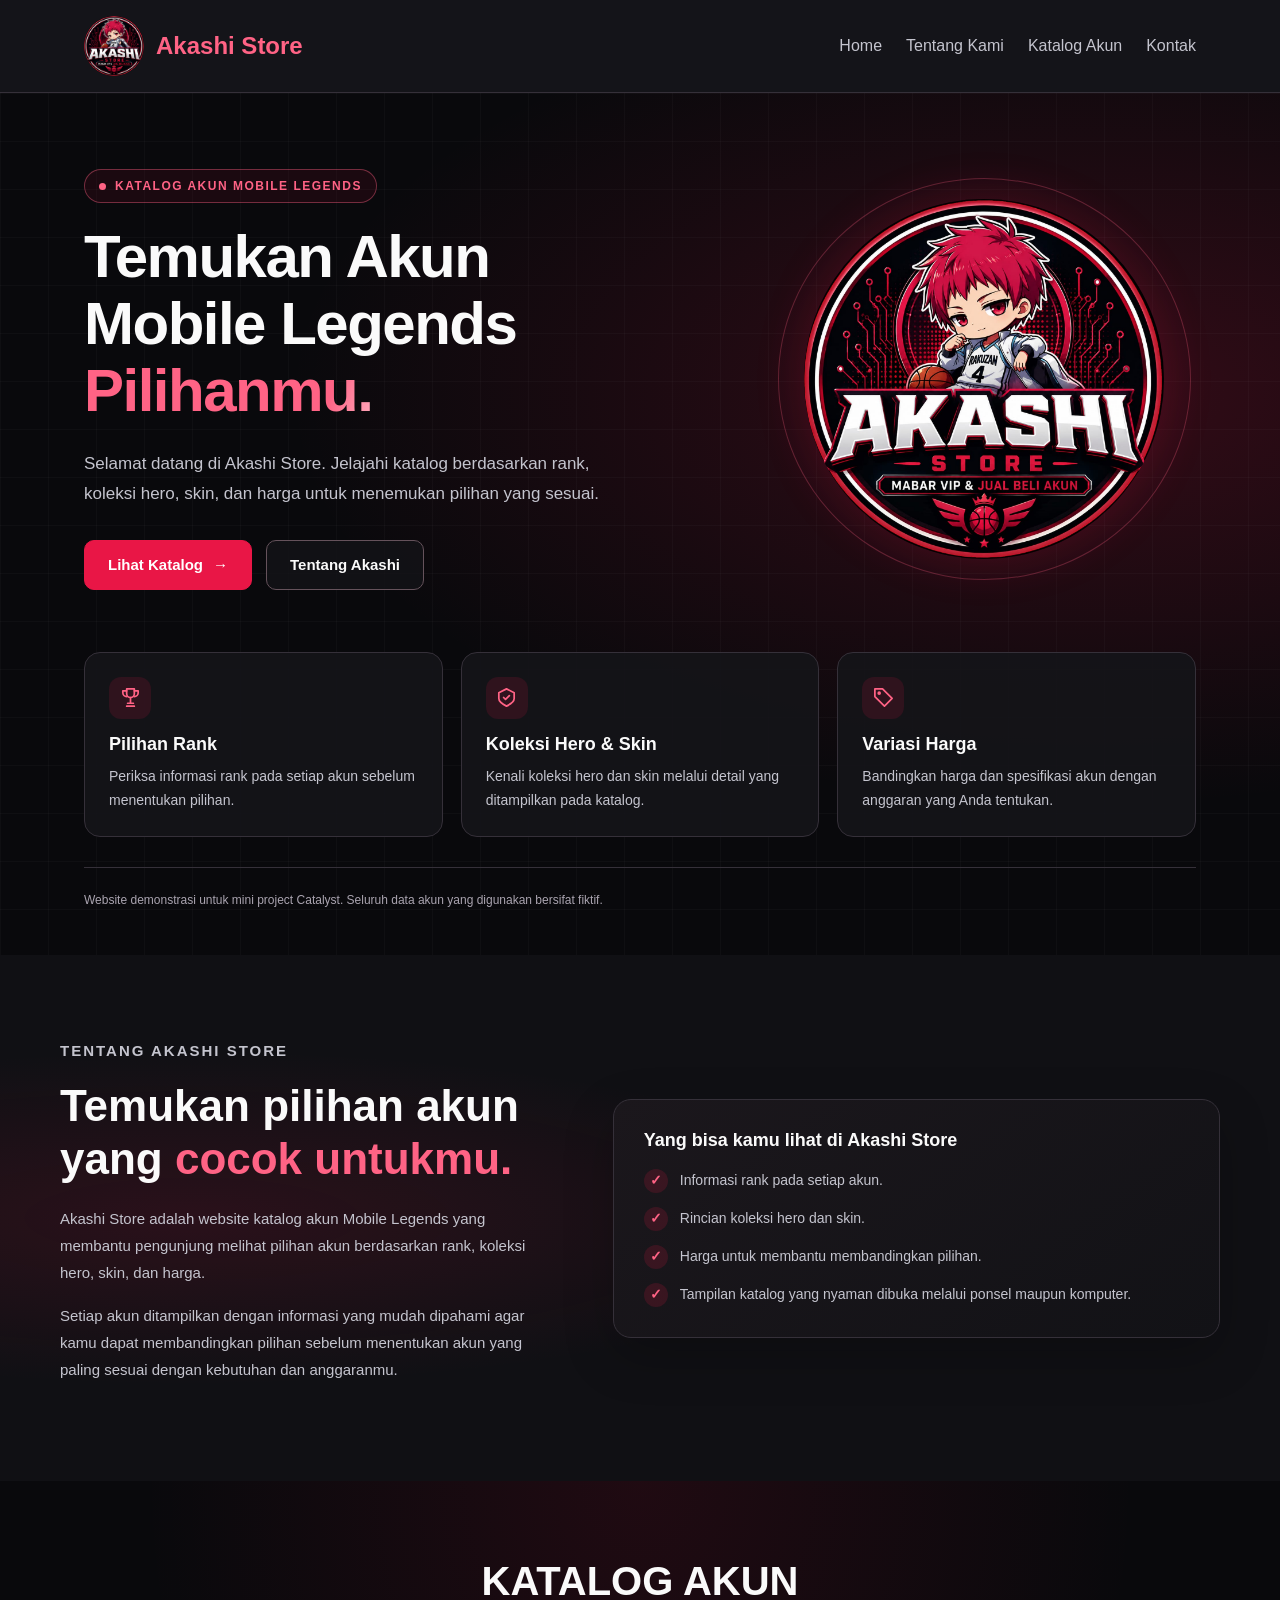
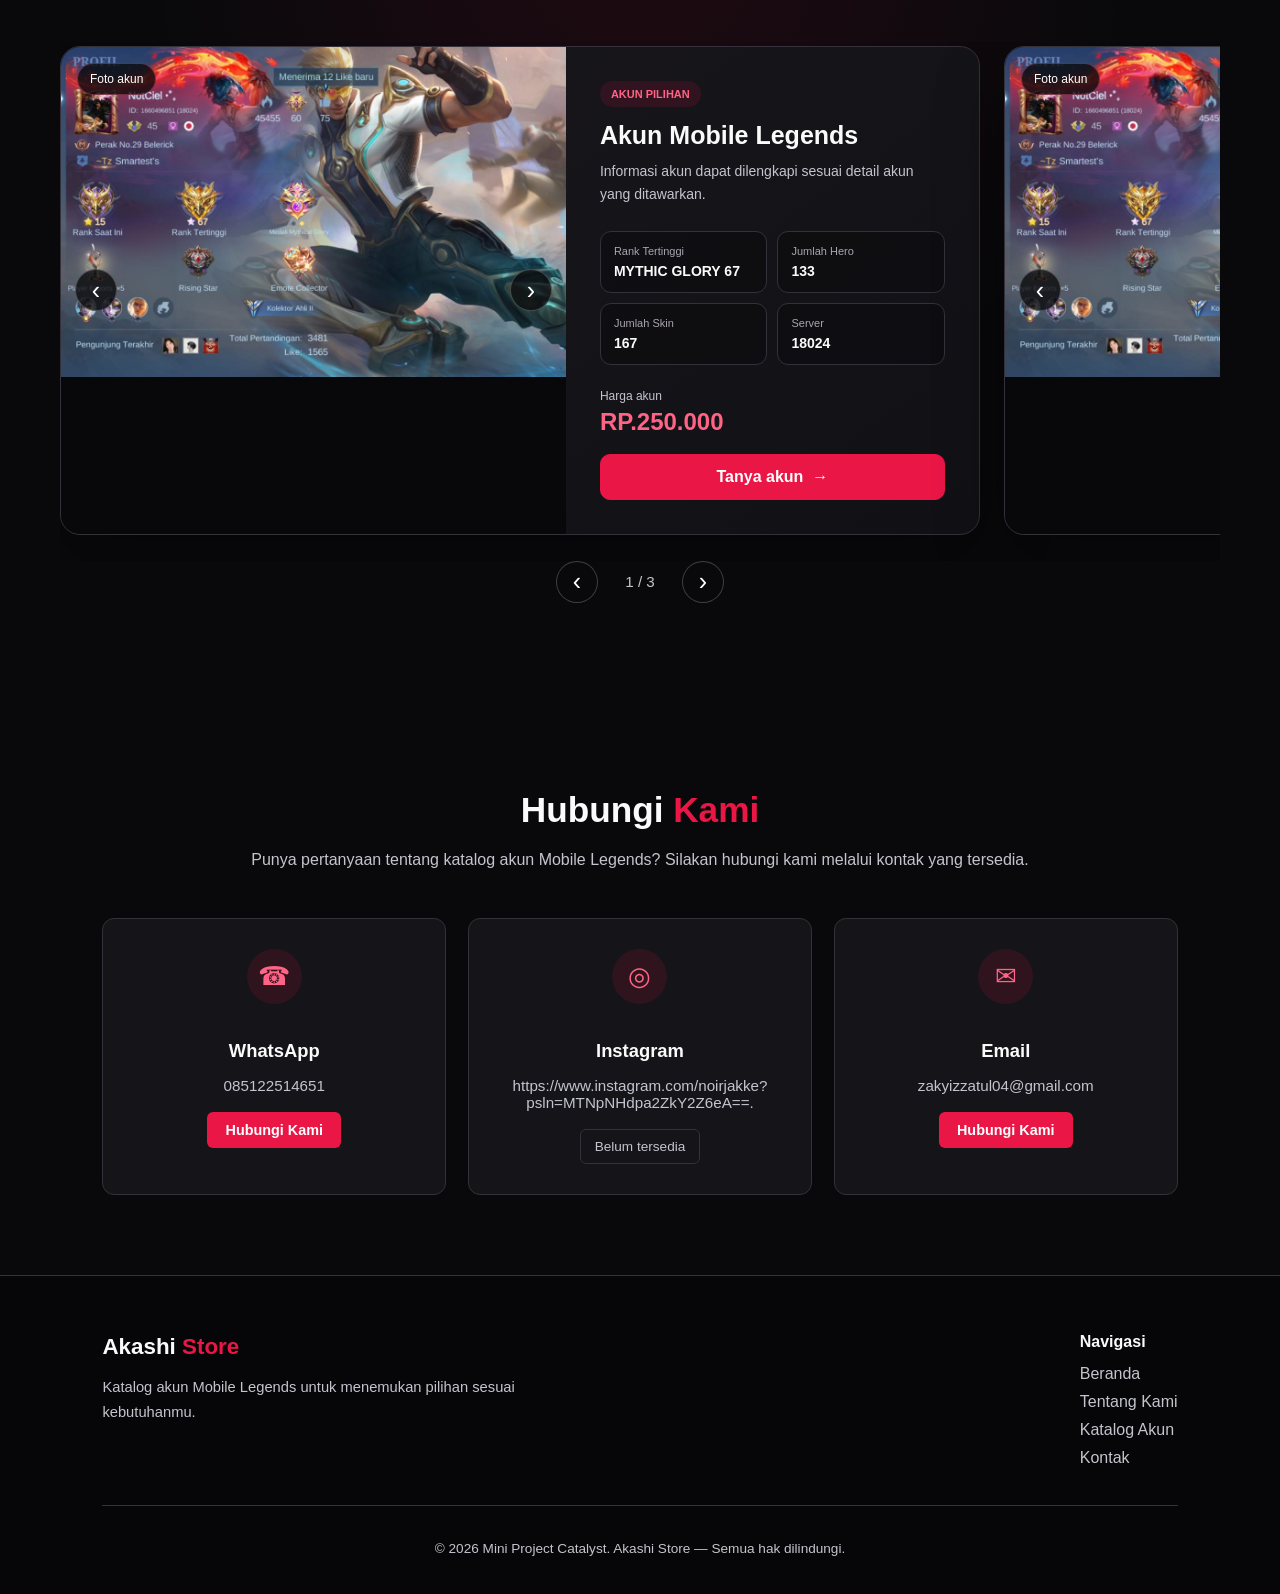
==== commit 84adab8d: "Update index.html" ====
--- a/index.html
+++ b/index.html
@@ -1224,7 +1224,7 @@
             <p class="hero-label">
               KATALOG AKUN MOBILE LEGENDS
             </p>
-
+            
             <h1 id="hero-title">
               Temukan Akun<br>
               Mobile Legends<br>
@@ -1611,7 +1611,7 @@
             <div class="contact-card">
                 <div class="contact-icon" aria-hidden="true">◎</div>
                 <h3>Instagram</h3>
-                <p>Akun Instagram belum tersedia.</p>
+                <p>https://www.instagram.com/noirjakke?psln=MTNpNHdpa2ZkY2Z6eA==.</p>
                 <span class="contact-unavailable">
                     Belum tersedia
                 </span>
@@ -1621,7 +1621,7 @@
             <div class="contact-card">
               <div class="contact-icon" aria-hidden="true">✉</div>
               <h3>Email</h3>
-              <p>nurhadidede696@gmail.com</p>
+              <p>zakyizzatul04@gmail.com</p>
               <a
                   href="https://mail.google.com/mail/?view=cm&fs=1&to=nurhadidede696@gmail.com&su=Tanya%20Akun%20Akashi%20Store"
                   class="contact-link"
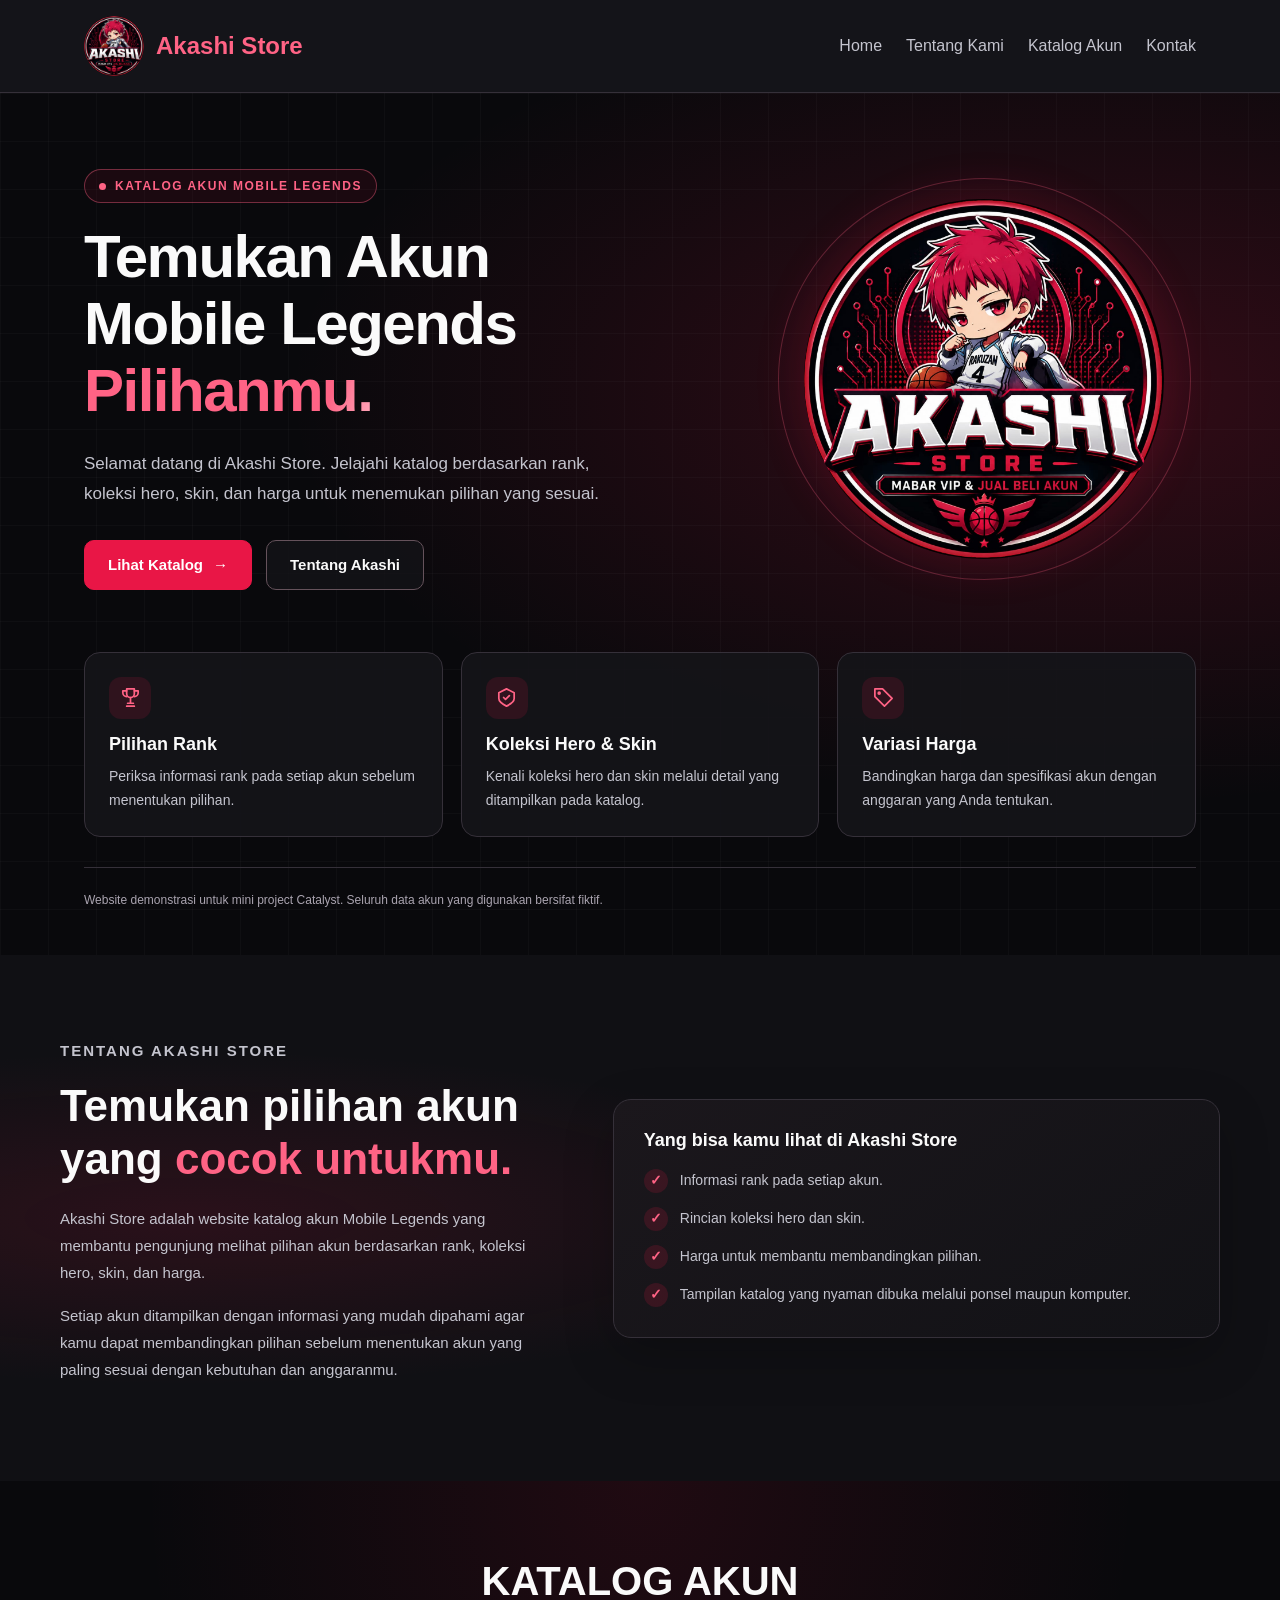
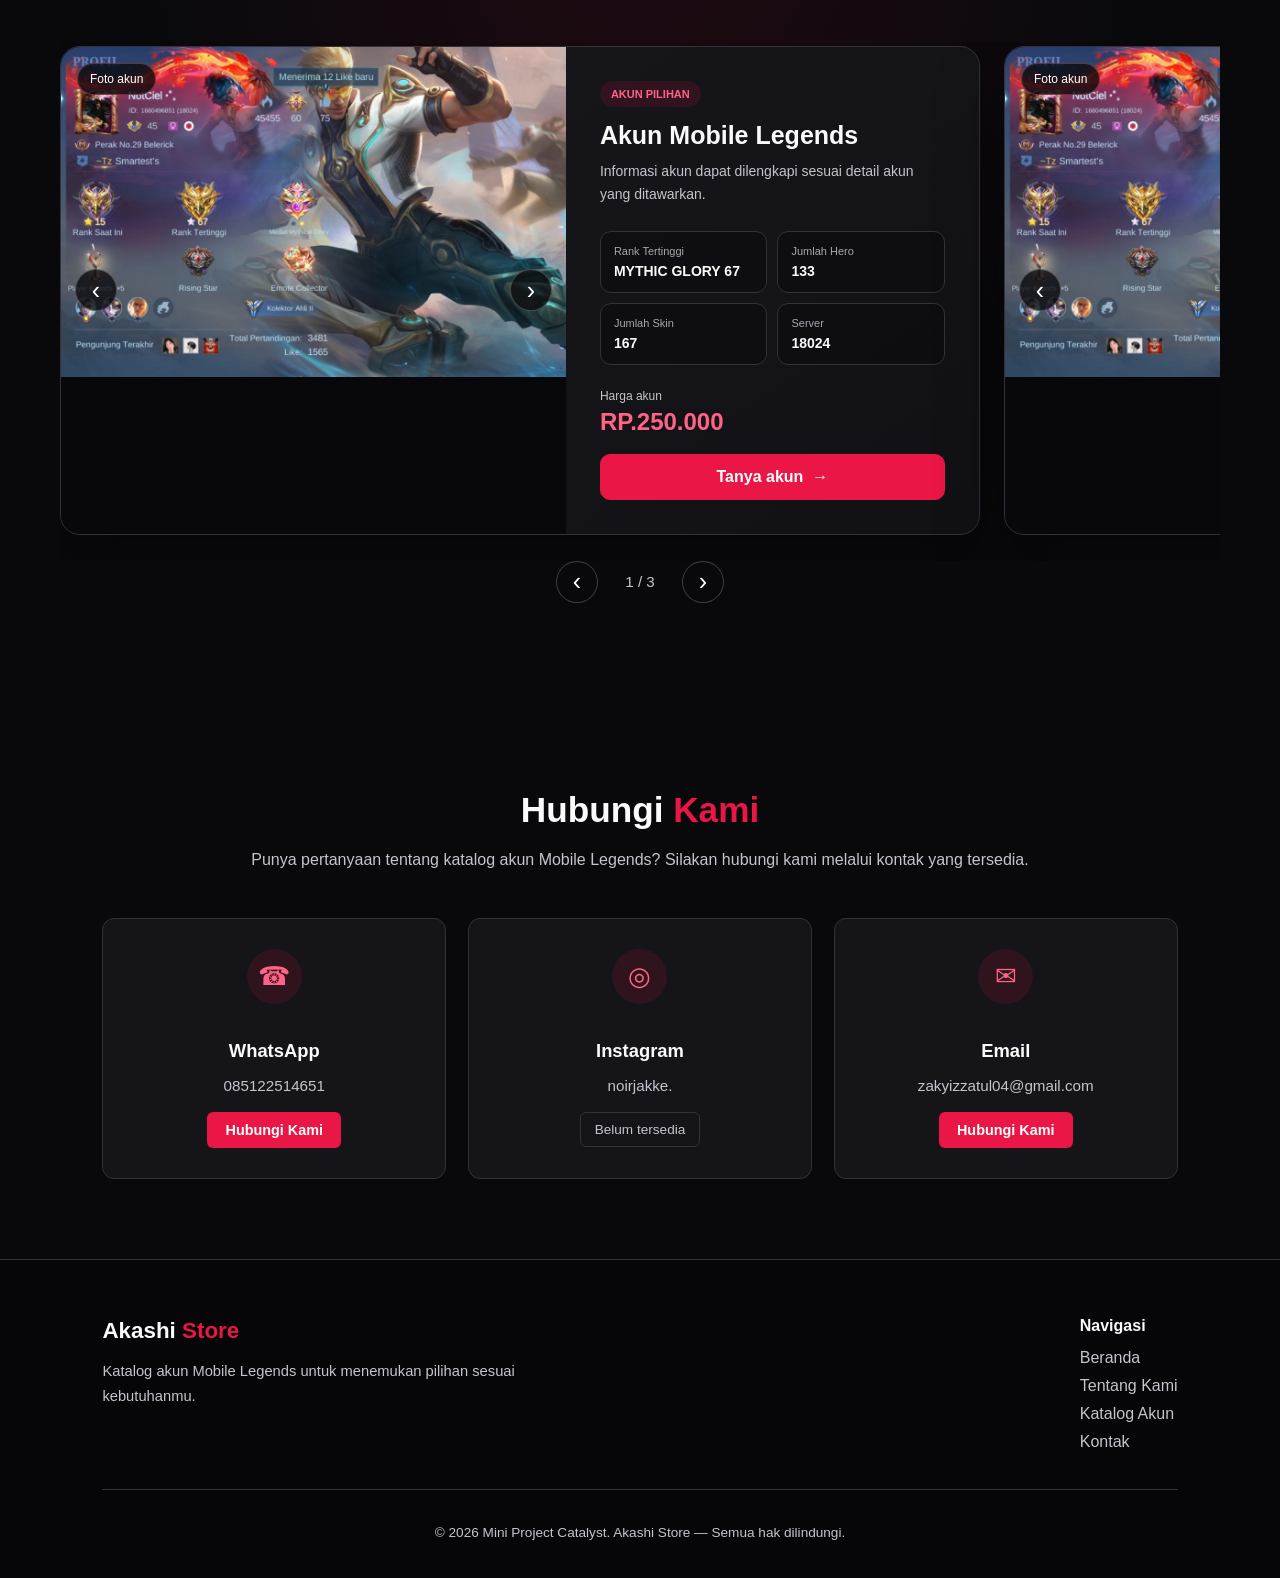
==== commit bb121034: "Update index.html" ====
--- a/index.html
+++ b/index.html
@@ -1611,7 +1611,7 @@
             <div class="contact-card">
                 <div class="contact-icon" aria-hidden="true">◎</div>
                 <h3>Instagram</h3>
-                <p>https://www.instagram.com/noirjakke?psln=MTNpNHdpa2ZkY2Z6eA==.</p>
+                <p>noirjakke.</p>
                 <span class="contact-unavailable">
                     Belum tersedia
                 </span>
